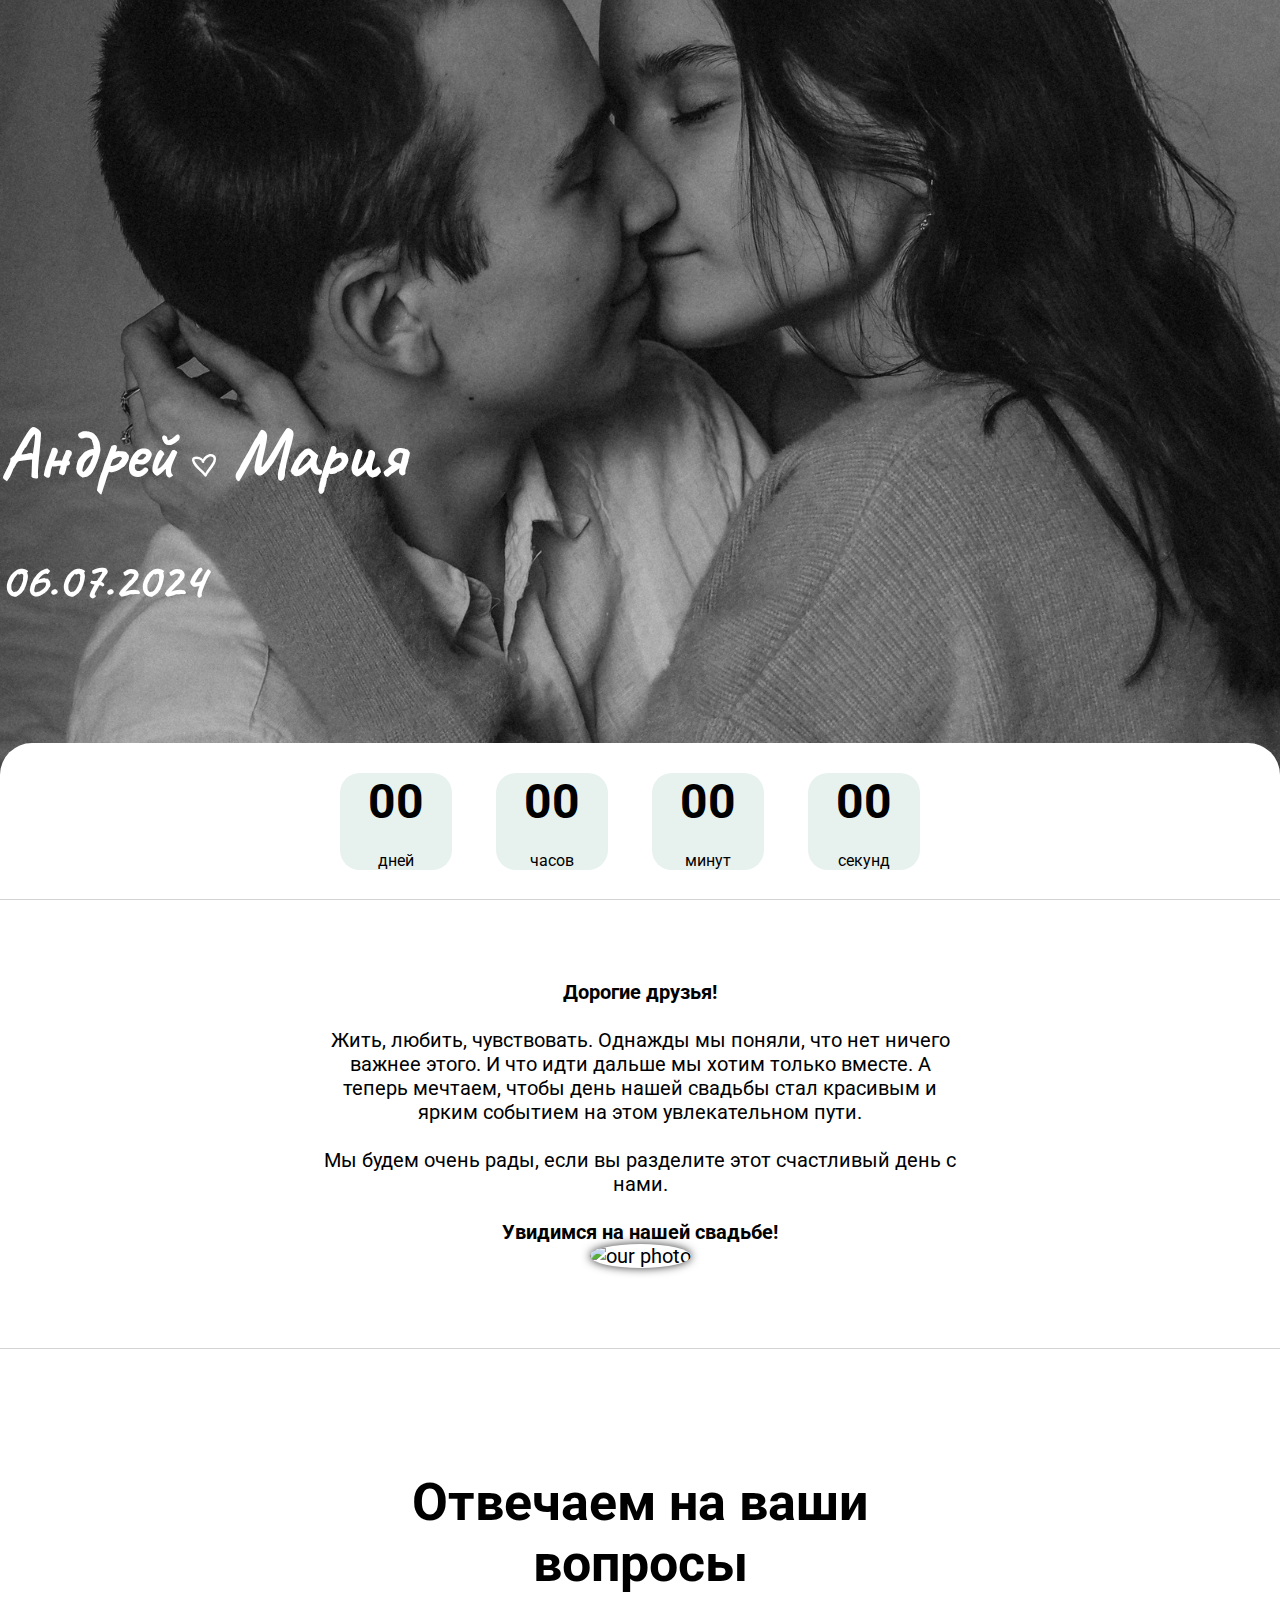
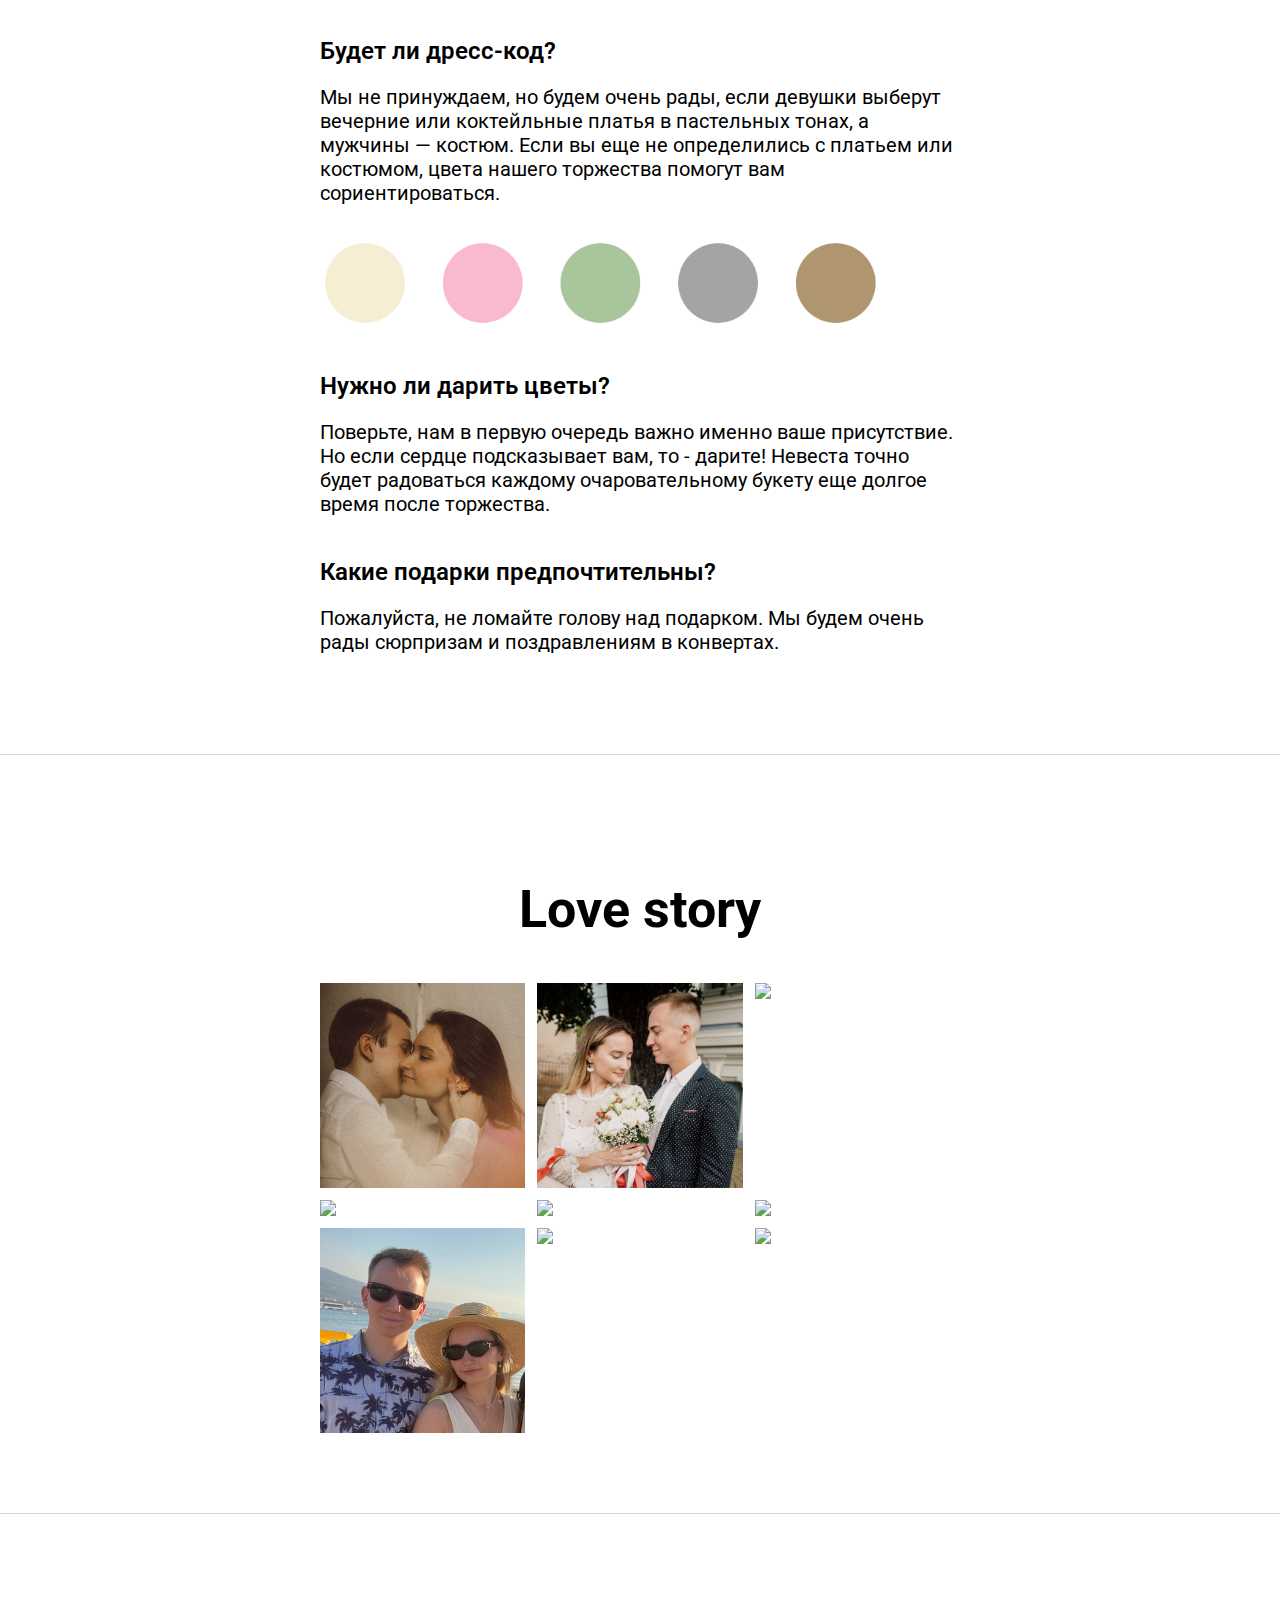
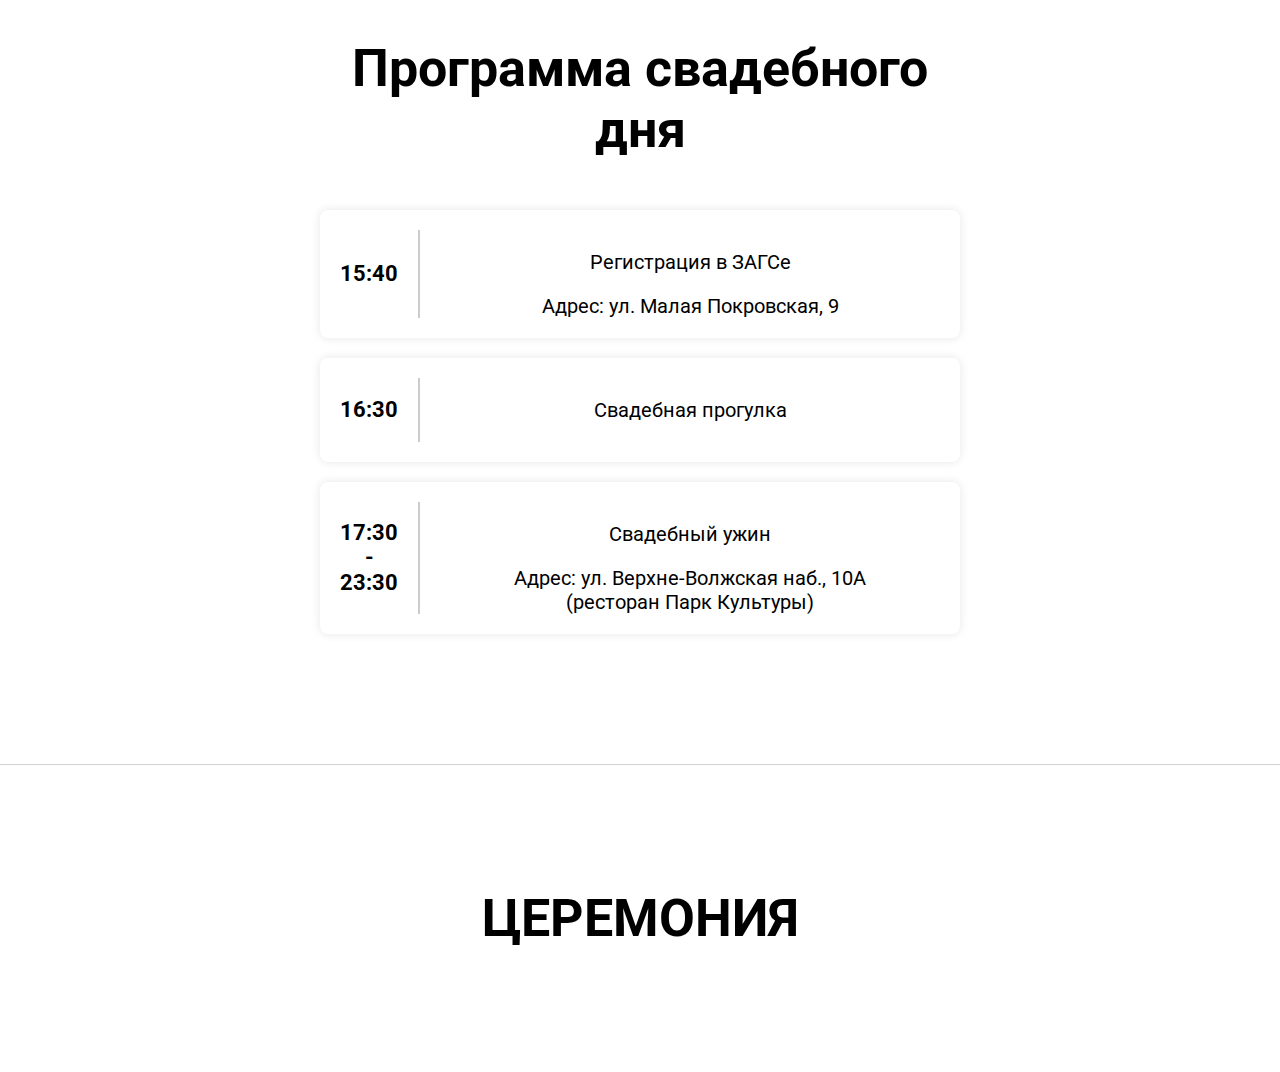
==== index.html @ e91680d1 "init" ====
<!DOCTYPE html>
<html lang="en">
<head>
  <meta charset="UTF-8">
  <meta name="viewport" content="width=device-width, initial-scale=1">
  <title>Title</title>
  <link href="https://cdn.jsdelivr.net/npm/bootstrap@5.1.3/dist/css/bootstrap.min.css" rel="stylesheet"
        integrity="sha384-1BmE4kWBq78iYhFldvKuhfTAU6auU8tT94WrHftjDbrCEXSU1oBoqyl2QvZ6jIW3" crossorigin="anonymous">
  <link rel="stylesheet" type="text/css" href="css/index.css" media="screen"/>
  <link rel="preconnect" href="https://fonts.googleapis.com">
  <link rel="preconnect" href="https://fonts.gstatic.com" crossorigin>
  <link href="https://fonts.googleapis.com/css2?family=Caveat:wght@500&family=Roboto:wght@100&display=swap"
        rel="stylesheet">
  <script src="index.js"></script>
</head>
<body>
<div>
  <div class="container__first">
    <div class="d-flex flex-column align-items-center names">
      <h1 class="mt-5">
        <span class="caveat-font">Андрей</span>
        <img src="assets/heart.svg" class="icon-heart bg-color_white" alt="heart"/>
        <span class="caveat-font">Мария</span>
      </h1>
      <h2>06.07.2024</h2>
    </div>
    <div class="container__first-countdown">
      <div class="timer">
        <div class="timer__items">
          <div class="timer__item timer__days">00</div>
          <div class="timer__item timer__hours">00</div>
          <div class="timer__item timer__minutes">00</div>
          <div class="timer__item timer__seconds">00</div>
        </div>
      </div>
    </div>
  </div>
  <div class="container__second">
      <span>
        <span class="fs-3"><b><span class="friends">Дорогие друзья!</span></b></span><br><br>
        Жить, любить, чувствовать. Однажды мы поняли, что нет ничего важнее этого. И что идти дальше мы хотим только
        вместе. А теперь мечтаем, чтобы день нашей свадьбы стал красивым и ярким событием на этом увлекательном пути.
        <br><br>
        Мы будем очень рады, если вы разделите этот счастливый день с нами. <br>
        <br>
        <b>Увидимся на нашей свадьбе!</b>
      </span>
    <div class="d-flex justify-content-around mt-5">
      <img class="avatar" src="assets/andrey+marie.png" alt="our photo"/>
    </div>
  </div>
  <div class="line"></div>
  <div class="container__second">
    <h2 class="mb-5">Отвечаем на ваши вопросы</h2>
    <ul>
      <li>
        <h3>Будет ли дресс-код?</h3>
        <p>Мы не принуждаем, но будем очень рады, если девушки выберут вечерние или коктейльные платья в пастельных
          тонах, а мужчины — костюм. Если вы еще не определились с платьем или костюмом, цвета нашего торжества помогут
          вам сориентироваться.</p>
        <img class="dress-code" src="assets/дресс-код.png">
      <li>
        <h3>Нужно ли дарить цветы?</h3>
        <p>Поверьте, нам в первую очередь важно именно ваше присутствие. Но если сердце подсказывает вам, то - дарите!
          Невеста точно будет радоваться каждому очаровательному букету еще долгое время после торжества.</p>
      </li>
      <li>
        <h3>Какие подарки предпочтительны?</h3>
        <p>Пожалуйста, не ломайте голову над подарком. Мы будем очень рады сюрпризам и поздравлениям в конвертах.</p>
      </li>
    </ul>
  </div>
</div>
<div class="line"></div>
<div class="container__second">
  <div>
    <h2 class="mb-4">Love story</h2>
    <div class="gallery">
      <img class="gallery_item" src="assets/IMG_2681.JPG" onclick="openFullscreen(this, 0)">
      <img class="gallery_item" src="assets/DSC_9926.jpg" onclick="openFullscreen(this, 1)">
      <img class="gallery_item" src="assets/IMG_0962.jpg" onclick="openFullscreen(this, 2)">
      <img class="gallery_item" src="assets/IMG_6547.jpg" onclick="openFullscreen(this, 3)">
      <img class="gallery_item" src="assets/IMG_2684.jpg" onclick="openFullscreen(this, 4)">
      <img class="gallery_item" src="assets/IMG_6543.jpg" onclick="openFullscreen(this, 5)">
      <img class="gallery_item" src="assets/gelen.jpg" onclick="openFullscreen(this, 6)">
      <img class="gallery_item" src="assets/IMG_7890.jpg" onclick="openFullscreen(this, 7)">
      <img class="gallery_item" src="assets/IMG_2682.jpg" onclick="openFullscreen(this, 8)">
    </div>
  </div>
</div>
<div class="line"></div>
<div class="container__second">
  <h2 class="mb-4">Программа свадебного дня</h2>
  <div class="timeline">
    <div class="event">
      <div class="time">15:40</div>
      <div class="content">
        <p class="fs-3 fw-bold mb-1">Регистрация в ЗАГСе</p>
        <span class="fs-6">Адрес: ул. Малая Покровская, 9</span>
      </div>
    </div>
    <div class="event">
      <div class="time">16:30</div>
      <div class="content">
        <p class="fs-3 fw-bold mb-0">Свадебная прогулка</p>
      </div>
    </div>
    <div class="event">
      <div class="time">17:30<br>-<br>23:30</div>
      <div class="content">
        <p class="fs-3 fw-bold mb-1">Свадебный ужин</p>
        <span class="fs-6">Адрес: ул. Верхне-Волжская наб., 10А<br> (ресторан Парк Культуры)</span>
      </div>
    </div>
  </div>
</div>
<div class="line"></div>
<div class="container__third">
  <h2 class="mb-4">ЦЕРЕМОНИЯ</h2>
  <div>
    <script type="text/javascript" charset="utf-8" async src="https://api-maps.yandex.ru/services/constructor/1.0/js/?um=constructor%3A61b03b187024cc3f757052e4e95b2f38f6fd155a8841e60425dee35543999204&amp;width=100%25&amp;height=500&amp;lang=ru_RU&amp;scroll=true"></script>
  </div>
</div>
</body>
</html>
---- css/index.css ----
body {
    margin: 0;
    padding: 0;
    height: 100%;
    width: 100%;
    font-family: 'Roboto', sans-serif;
    background-color: white;
    color: black;
}

h1 {
    font-size: 72px;
}

h2 {
    font-size: 52px;
}

h3 {
    font-size: 24px;
    margin-bottom: 16px;
    font-weight: 600;
}

ul {
    padding-left: 0;
}

ul li {
    list-style: none;
    text-align: left;
    margin-bottom: 0;
    padding: 0;
}

ul li:not(:last-child) {
    margin-bottom: 42px;
}

.container__first {
    height: calc(var(--vh, 1vh) * 100);
    background: url("../assets/IMG_2675.JPG") no-repeat center center;
    background-size: cover;
    background-clip: content-box;
    background-origin: content-box;
}

.container__first .container__first-countdown {
    position: absolute;
    bottom: 0;
    height: 156px;
    z-index: 20;
    display: flex;
    align-items: center;
    justify-content: center;
    width: 100%;
    background-color: #fff;
    border-top-left-radius: 32px;
    border-top-right-radius: 32px;
    border-bottom: 1px solid lightgray;
}

.names {
    font-family: 'Caveat', cursive;
    font-weight: bold;
    color: white;
    padding-top: 40vh;
}

.timer__items {
    display: grid;
    grid-template-columns: repeat(4,1fr);
    grid-template-rows: 1fr;
    grid-column-gap: 24px;
    width: 600px;
    grid-row-gap: 0;
    font-size: 48px;
}

.timer__item {
    background-color: #e7f2ef;
    border-radius: 20px;
    position: relative;
    min-width: 60px;
    max-width: 112px;
    padding: 0 0 40px 0;
    text-align: center;
    font-weight: bold;
}

.timer__item::before {
    font-weight: normal;
    content: attr(data-title);
    display: block;
    position: absolute;
    left: 50%;
    bottom: 0;
    transform: translateX(-50%);
    font-size: 16px;
}

.timer__item:not(:last-child)::after {
    position: absolute;
    right: -15px;
}

.line {
    border-bottom: 1px solid lightgray;
}

.container__second {
    font-size: 20px;
    text-align: center;
    padding: 80px 20px;
    max-width: 640px;
    margin: 0 auto;
}

.container__third{
    font-size: 20px;
    text-align: center;
    padding: 80px 0px;
    margin: 0 auto;
}

.friends {

}

.avatar {
    width: 400px;
    height: 400px;
    border-radius: 50%;
    box-shadow: rgba(0,0,0,0.8) 0 0 10px;
}

.dress-code {
    width: 560px;
    margin-top: 16px;
}

.gallery {
    display: grid;
    gap: 12px;
    grid-template-columns: repeat(3, 1fr);
}

.gallery_item {
    width: 100%;
    max-width: 300px;
    height: auto;
}

.fullscreen {
    display: flex;
    align-items: center;
    justify-content: center;
    position: fixed;
    top: 0;
    left: 0;
    width: 100%;
    height: 100%;
    background-color: rgba(0, 0, 0, 0.9);
    z-index: 1000;
}

.fullscreen img {
    max-width: 100%;
    max-height: 100%;
    object-fit: contain;
}

.close-btn {
    position: absolute;
    top: 25px;
    right: 25px;
    cursor: pointer;
    color: #fff;
    font-size: 36px;
    width: 50px;
    height: 50px;
    text-align: center;
}

.prev-btn,
.next-btn {
    position: absolute;
    top: 50%;
    font-size: 36px;
    color: #fff;
    cursor: pointer;
    user-select: none;
    text-align: center;
    width: 50px;
    height: 50px;
}

.prev-btn {
    left: 25px;
}

.next-btn {
    right: 25px;
}

.timeline {
    max-width: 800px;
    margin: 50px auto;
}

.event {
    display: flex;
    align-items: normal;
    height: 100%;
    margin-bottom: 20px;
    padding: 20px;
    background-color: #fff;
    border-radius: 8px;
    box-shadow: 0 0 10px rgba(0, 0, 0, 0.1);
}

.time {
    display: flex;
    align-items: center;
    font-size: 22px;
    font-weight: bold;
    text-align: center;
    border-right: 2px solid #ccc;
    padding-right: 20px;
    margin-right: 20px;
}

.content {
    flex: 1;
}

@media screen and (max-width: 555px) {
    h1 {
        font-size: 15vw;
    }

    h2 {
        font-size: 10vw;
    }

    ul li:not(:last-child) {
        margin-bottom: 32px;
    }

    .h3 {
        font-size: 20px;
        margin-bottom: 12px;
    }

    .container__first .container__first-countdown {
        height: 26vw;
        justify-content: start;
    }

    .timer__items {
        width: 100vw;
        grid-column-gap: 20px;
        padding: 0 20px;
    }

    .timer__item {
        font-size: 36px;
        font-weight: bold;
        height: 75px;
        max-width: calc(100vw / 4);
        max-height: 132px;
    }

    .timer__item::before {
        font-weight: normal;
        font-size: 16px;
    }

    .avatar {
        width: 66vw;
        height: 66vw;
    }

    .dress-code {
        width: 90vw;
    }

    .gallery {
        gap: 7px;
    }
}
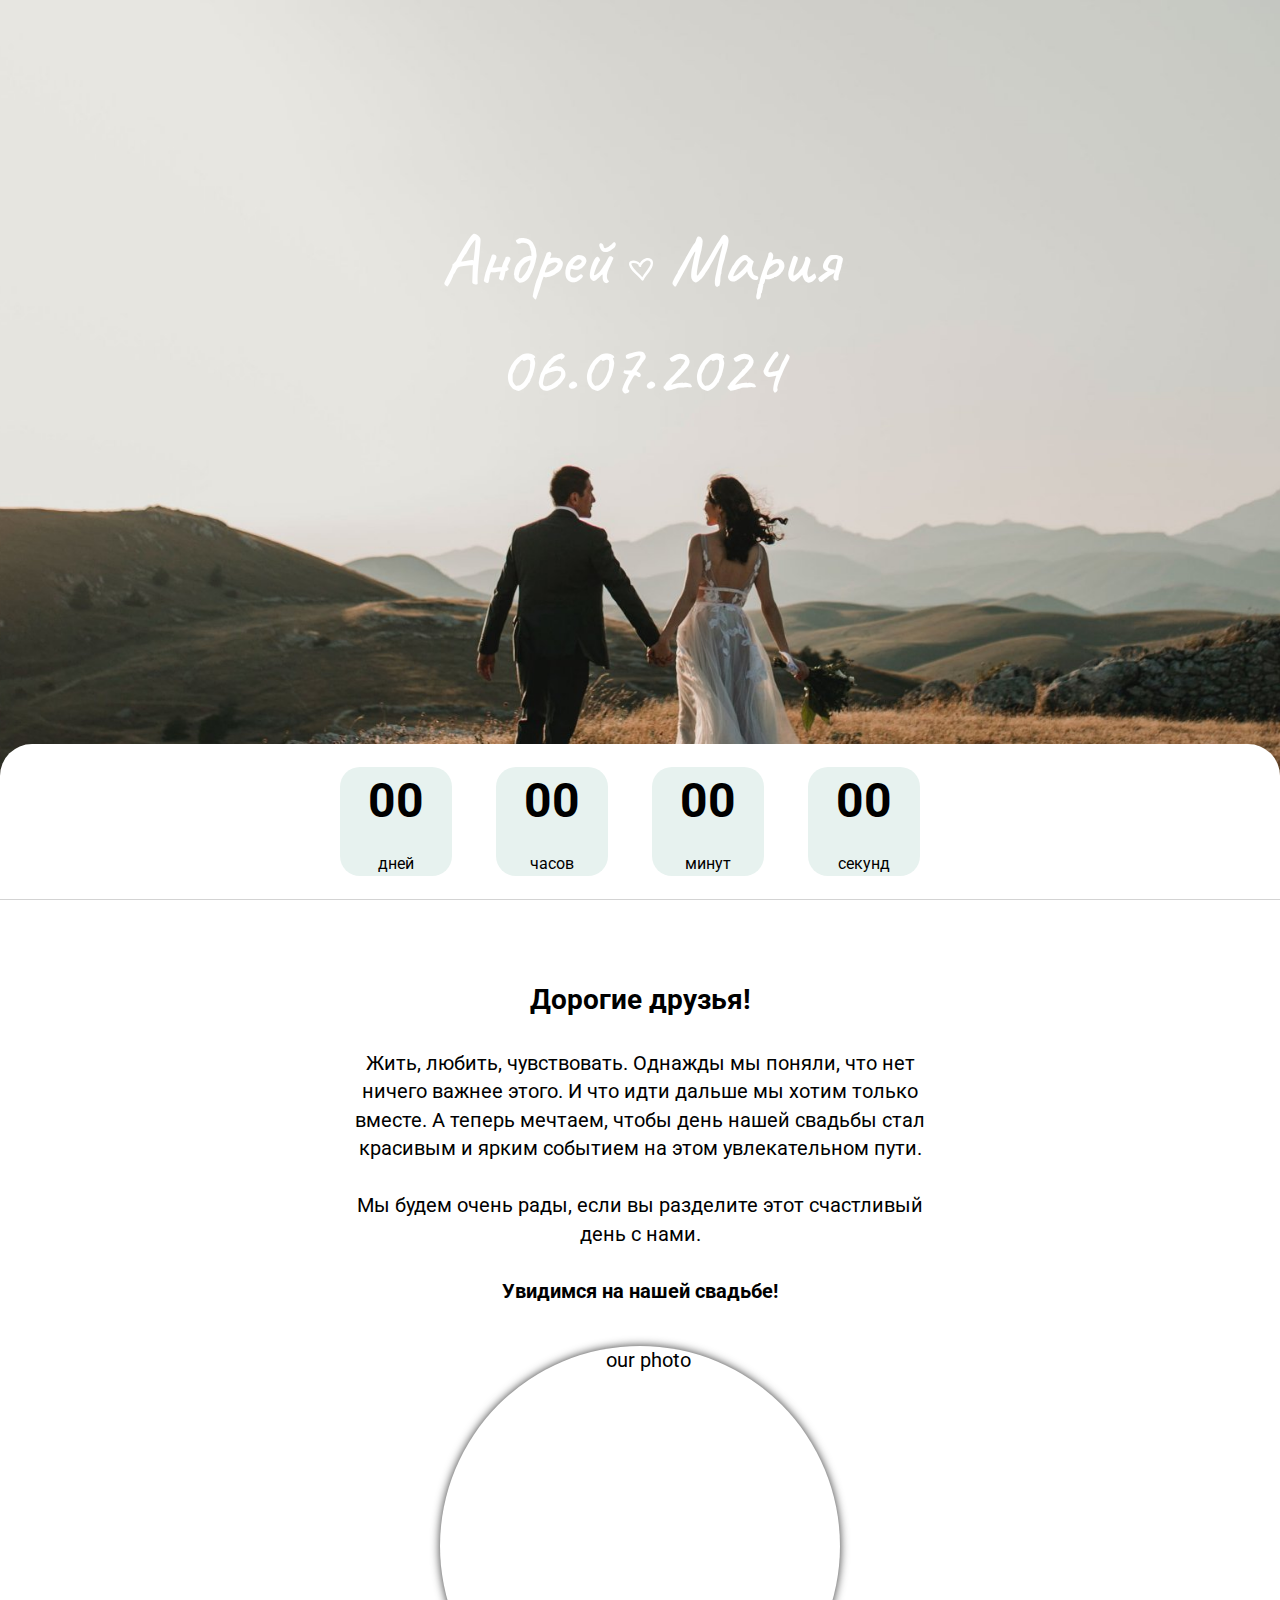
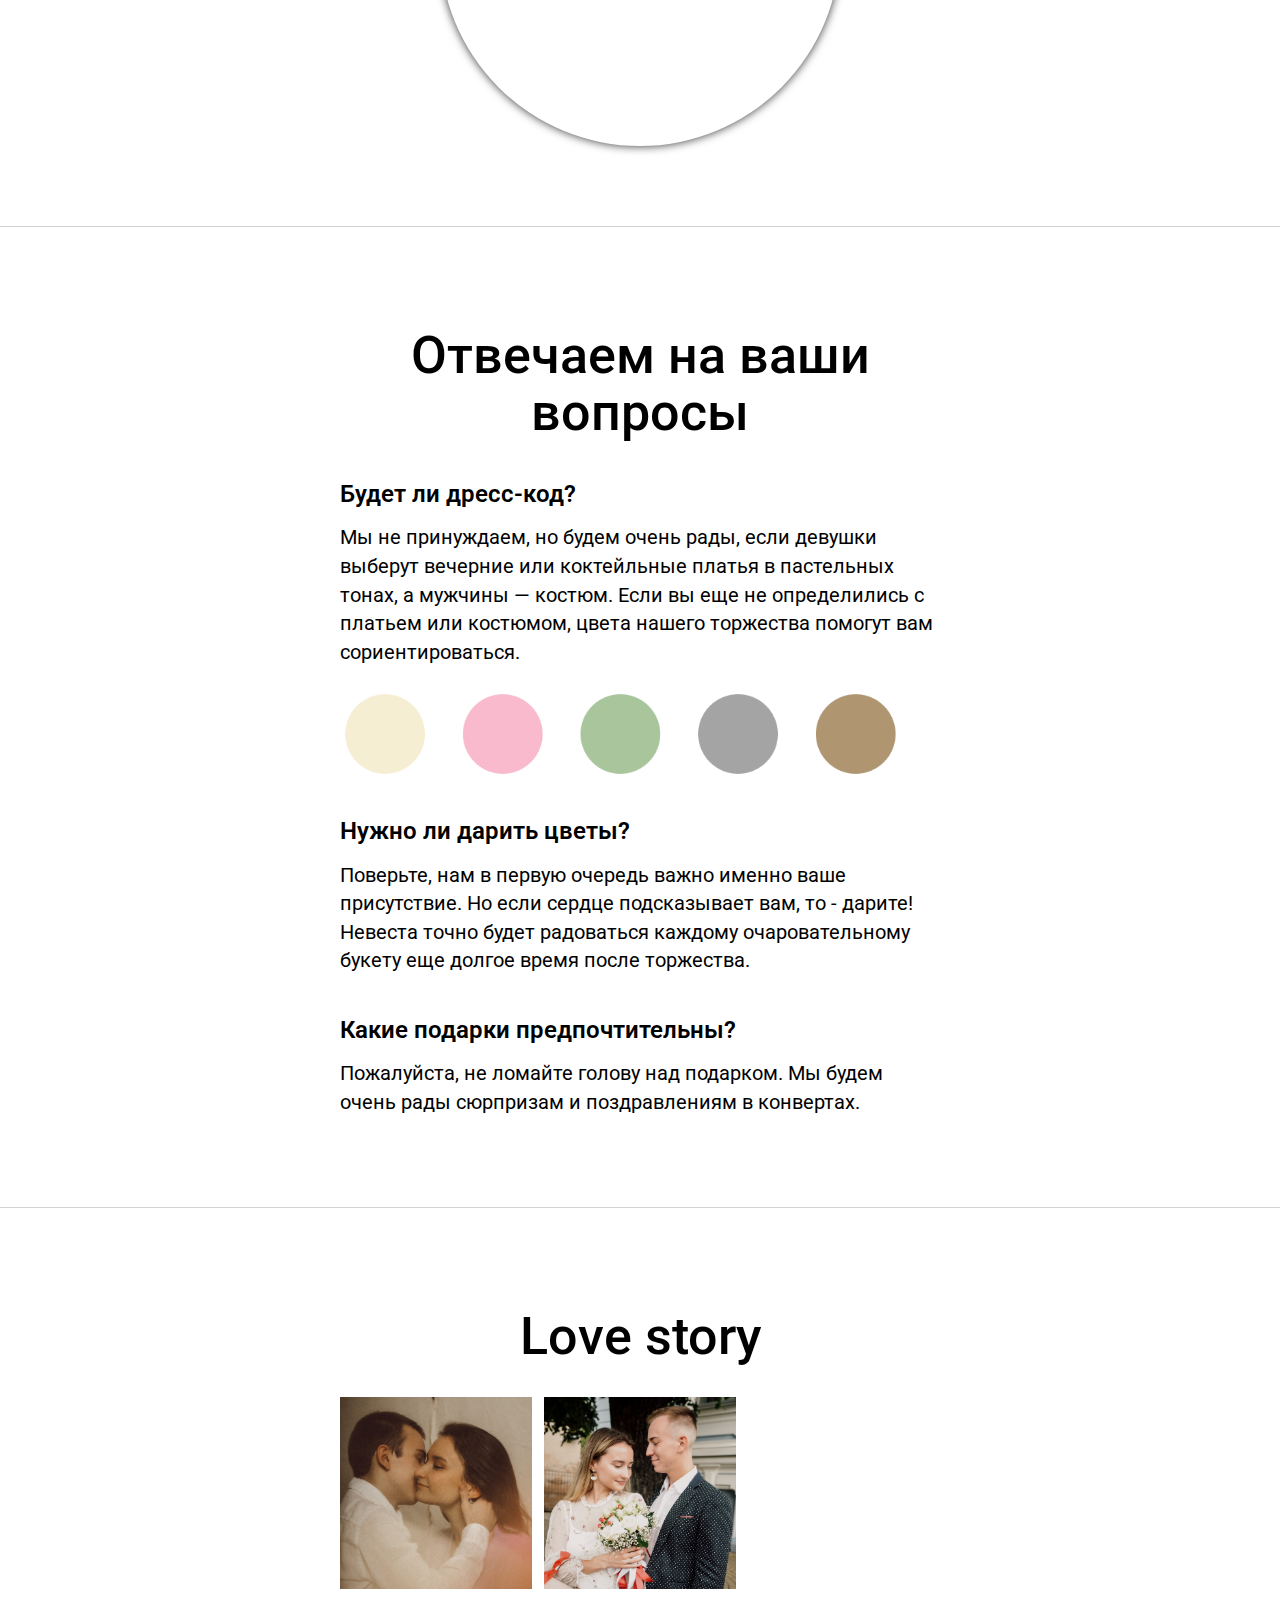
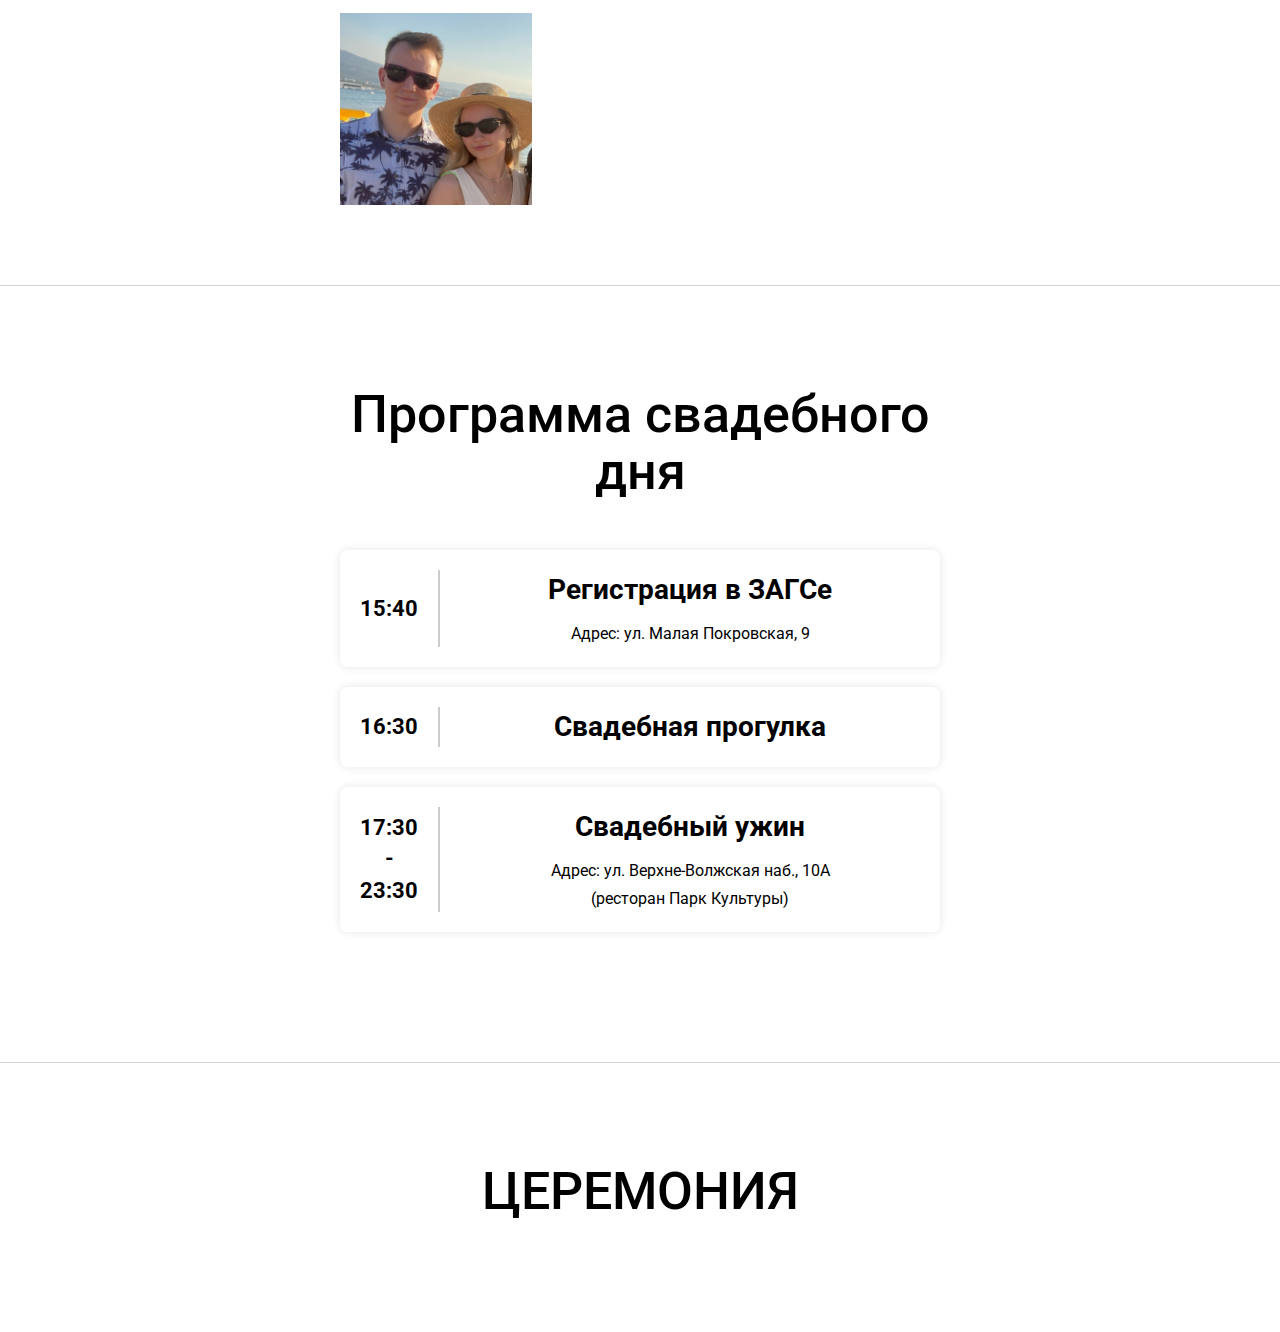
==== commit 46783f9b: "carousel" ====
--- a/index.html
+++ b/index.html
@@ -4,13 +4,17 @@
   <meta charset="UTF-8">
   <meta name="viewport" content="width=device-width, initial-scale=1">
   <title>Title</title>
-  <link href="https://cdn.jsdelivr.net/npm/bootstrap@5.1.3/dist/css/bootstrap.min.css" rel="stylesheet"
-        integrity="sha384-1BmE4kWBq78iYhFldvKuhfTAU6auU8tT94WrHftjDbrCEXSU1oBoqyl2QvZ6jIW3" crossorigin="anonymous">
+  <link href="https://maxcdn.bootstrapcdn.com/bootstrap/3.3.7/css/bootstrap.min.css" rel="stylesheet" type="text/css">
   <link rel="stylesheet" type="text/css" href="css/index.css" media="screen"/>
   <link rel="preconnect" href="https://fonts.googleapis.com">
   <link rel="preconnect" href="https://fonts.gstatic.com" crossorigin>
   <link href="https://fonts.googleapis.com/css2?family=Caveat:wght@500&family=Roboto:wght@100&display=swap"
         rel="stylesheet">
+  <script src="https://cdn.jsdelivr.net/npm/@fancyapps/ui@5.0/dist/fancybox/fancybox.umd.js"></script>
+  <link
+    rel="stylesheet"
+    href="https://cdn.jsdelivr.net/npm/@fancyapps/ui@5.0/dist/fancybox/fancybox.css"
+  />
   <script src="index.js"></script>
 </head>
 <body>
@@ -22,7 +26,7 @@
         <img src="assets/heart.svg" class="icon-heart bg-color_white" alt="heart"/>
         <span class="caveat-font">Мария</span>
       </h1>
-      <h2>06.07.2024</h2>
+      <h1>06.07.2024</h2>
     </div>
     <div class="container__first-countdown">
       <div class="timer">
@@ -37,7 +41,7 @@
   </div>
   <div class="container__second">
       <span>
-        <span class="fs-3"><b><span class="friends">Дорогие друзья!</span></b></span><br><br>
+        <span class="fs-28"><b><span class="friends">Дорогие друзья!</span></b></span><br><br>
         Жить, любить, чувствовать. Однажды мы поняли, что нет ничего важнее этого. И что идти дальше мы хотим только
         вместе. А теперь мечтаем, чтобы день нашей свадьбы стал красивым и ярким событием на этом увлекательном пути.
         <br><br>
@@ -76,18 +80,55 @@
   <div>
     <h2 class="mb-4">Love story</h2>
     <div class="gallery">
-      <img class="gallery_item" src="assets/IMG_2681.JPG" onclick="openFullscreen(this, 0)">
-      <img class="gallery_item" src="assets/DSC_9926.jpg" onclick="openFullscreen(this, 1)">
-      <img class="gallery_item" src="assets/IMG_0962.jpg" onclick="openFullscreen(this, 2)">
-      <img class="gallery_item" src="assets/IMG_6547.jpg" onclick="openFullscreen(this, 3)">
-      <img class="gallery_item" src="assets/IMG_2684.jpg" onclick="openFullscreen(this, 4)">
-      <img class="gallery_item" src="assets/IMG_6543.jpg" onclick="openFullscreen(this, 5)">
-      <img class="gallery_item" src="assets/gelen.jpg" onclick="openFullscreen(this, 6)">
-      <img class="gallery_item" src="assets/IMG_7890.jpg" onclick="openFullscreen(this, 7)">
-      <img class="gallery_item" src="assets/IMG_2682.jpg" onclick="openFullscreen(this, 8)">
+      <div>
+        <a data-fancybox="gallery" href="assets/IMG_2681.JPG">
+            <img class="img-responsive" src="assets/IMG_2681.JPG" alt="">
+        </a>
+      </div>
+      <div>
+        <a data-fancybox="gallery" href="assets/DSC_9926.jpg">
+            <img class="img-responsive" src="assets/DSC_9926.jpg" alt="">
+        </a>
+      </div>
+      <div>
+        <a data-fancybox="gallery" href="assets/IMG_0962.jpg">
+            <img class="img-responsive" src="assets/IMG_0962.jpg" alt="">
+        </a>
+      </div>
+      <div>
+        <a data-fancybox="gallery" href="assets/IMG_6547.jpg">
+            <img class="img-responsive" src="assets/IMG_6547.jpg" alt="">
+        </a>
+      </div>
+      <div>
+        <a data-fancybox="gallery" href="assets/IMG_2684.jpg">
+            <img class="img-responsive" src="assets/IMG_2684.jpg" alt="">
+        </a>
+      </div>
+      <div>
+        <a data-fancybox="gallery" href="assets/IMG_6543.jpg">
+            <img class="img-responsive" src="assets/IMG_6543.jpg" alt="">
+        </a>
+      </div>
+      <div>
+        <a data-fancybox="gallery" href="assets/gelen.jpg">
+            <img class="img-responsive" src="assets/gelen.jpg" alt="">
+        </a>
+      </div>
+      <div>
+        <a data-fancybox="gallery" href="assets/IMG_7890.jpg">
+            <img class="img-responsive" src="assets/IMG_7890.jpg" alt="">
+        </a>
+      </div>
+      <div>
+        <a data-fancybox="gallery" href="assets/IMG_2682.jpg">
+            <img class="img-responsive" src="assets/IMG_2682.jpg" alt="">
+        </a>
+      </div>
     </div>
   </div>
 </div>
+
 <div class="line"></div>
 <div class="container__second">
   <h2 class="mb-4">Программа свадебного дня</h2>
@@ -95,21 +136,21 @@
     <div class="event">
       <div class="time">15:40</div>
       <div class="content">
-        <p class="fs-3 fw-bold mb-1">Регистрация в ЗАГСе</p>
-        <span class="fs-6">Адрес: ул. Малая Покровская, 9</span>
+        <p class="fs-28 fw-bold mb-1">Регистрация в ЗАГСе</p>
+        <span class="fs-16">Адрес: ул. Малая Покровская, 9</span>
       </div>
     </div>
     <div class="event">
       <div class="time">16:30</div>
       <div class="content">
-        <p class="fs-3 fw-bold mb-0">Свадебная прогулка</p>
+        <p class="fs-28 fw-bold mb-0">Свадебная прогулка</p>
       </div>
     </div>
     <div class="event">
       <div class="time">17:30<br>-<br>23:30</div>
       <div class="content">
-        <p class="fs-3 fw-bold mb-1">Свадебный ужин</p>
-        <span class="fs-6">Адрес: ул. Верхне-Волжская наб., 10А<br> (ресторан Парк Культуры)</span>
+        <p class="fs-28 fw-bold mb-1">Свадебный ужин</p>
+        <span class="fs-16">Адрес: ул. Верхне-Волжская наб., 10А<br> (ресторан Парк Культуры)</span>
       </div>
     </div>
   </div>
--- a/css/index.css
+++ b/css/index.css
@@ -37,9 +37,85 @@
     margin-bottom: 42px;
 }
 
+.d-flex {
+  display: flex;
+}
+
+.align-items-center {
+  align-items: center;
+}
+
+.flex-column {
+  flex-direction: column;
+}
+
+.mt-0 {
+  margin-top: 0px;
+}
+
+.mt-1 {
+  margin-top: 8px;
+}
+
+.mt-2 {
+  margin-top: 16px;
+}
+
+.mt-3 {
+  margin-top: 24px;
+}
+
+.mt-4 {
+  margin-top: 32px;
+}
+
+.mt-5 {
+  margin-top: 40px;
+}
+
+.mb-0 {
+  margin-bottom: 0px;
+}
+
+.mb-1 {
+  margin-bottom: 8px;
+}
+
+.mb-2 {
+  margin-bottom: 16px;
+}
+
+.mb-3 {
+  margin-bottom: 24px;
+}
+
+.mb-4 {
+  margin-bottom: 32px;
+}
+
+.mb-5 {
+  margin-bottom: 40px;
+}
+
+.justify-content-around {
+  justify-content: space-around;
+}
+
+.fw-bold {
+  font-weight: bold;
+}
+
+.fs-16 {
+  font-size: 16px;
+}
+
+.fs-28 {
+  font-size: 28px;
+}
+
 .container__first {
     height: calc(var(--vh, 1vh) * 100);
-    background: url("../assets/IMG_2675.JPG") no-repeat center center;
+    background: url("../assets/bg-first.jpg") no-repeat center center;
     background-size: cover;
     background-clip: content-box;
     background-origin: content-box;
@@ -64,7 +140,7 @@
     font-family: 'Caveat', cursive;
     font-weight: bold;
     color: white;
-    padding-top: 40vh;
+    padding-top: 20vh;
 }
 
 .timer__items {
@@ -137,6 +213,11 @@
 .dress-code {
     width: 560px;
     margin-top: 16px;
+}
+
+.carousel{
+  max-width:480px;
+  margin:auto;
 }
 
 .gallery {
@@ -288,4 +369,9 @@
     .gallery {
         gap: 7px;
     }
+
+    .carousel{
+      max-width:100%;
+      margin:auto;
+    }
 }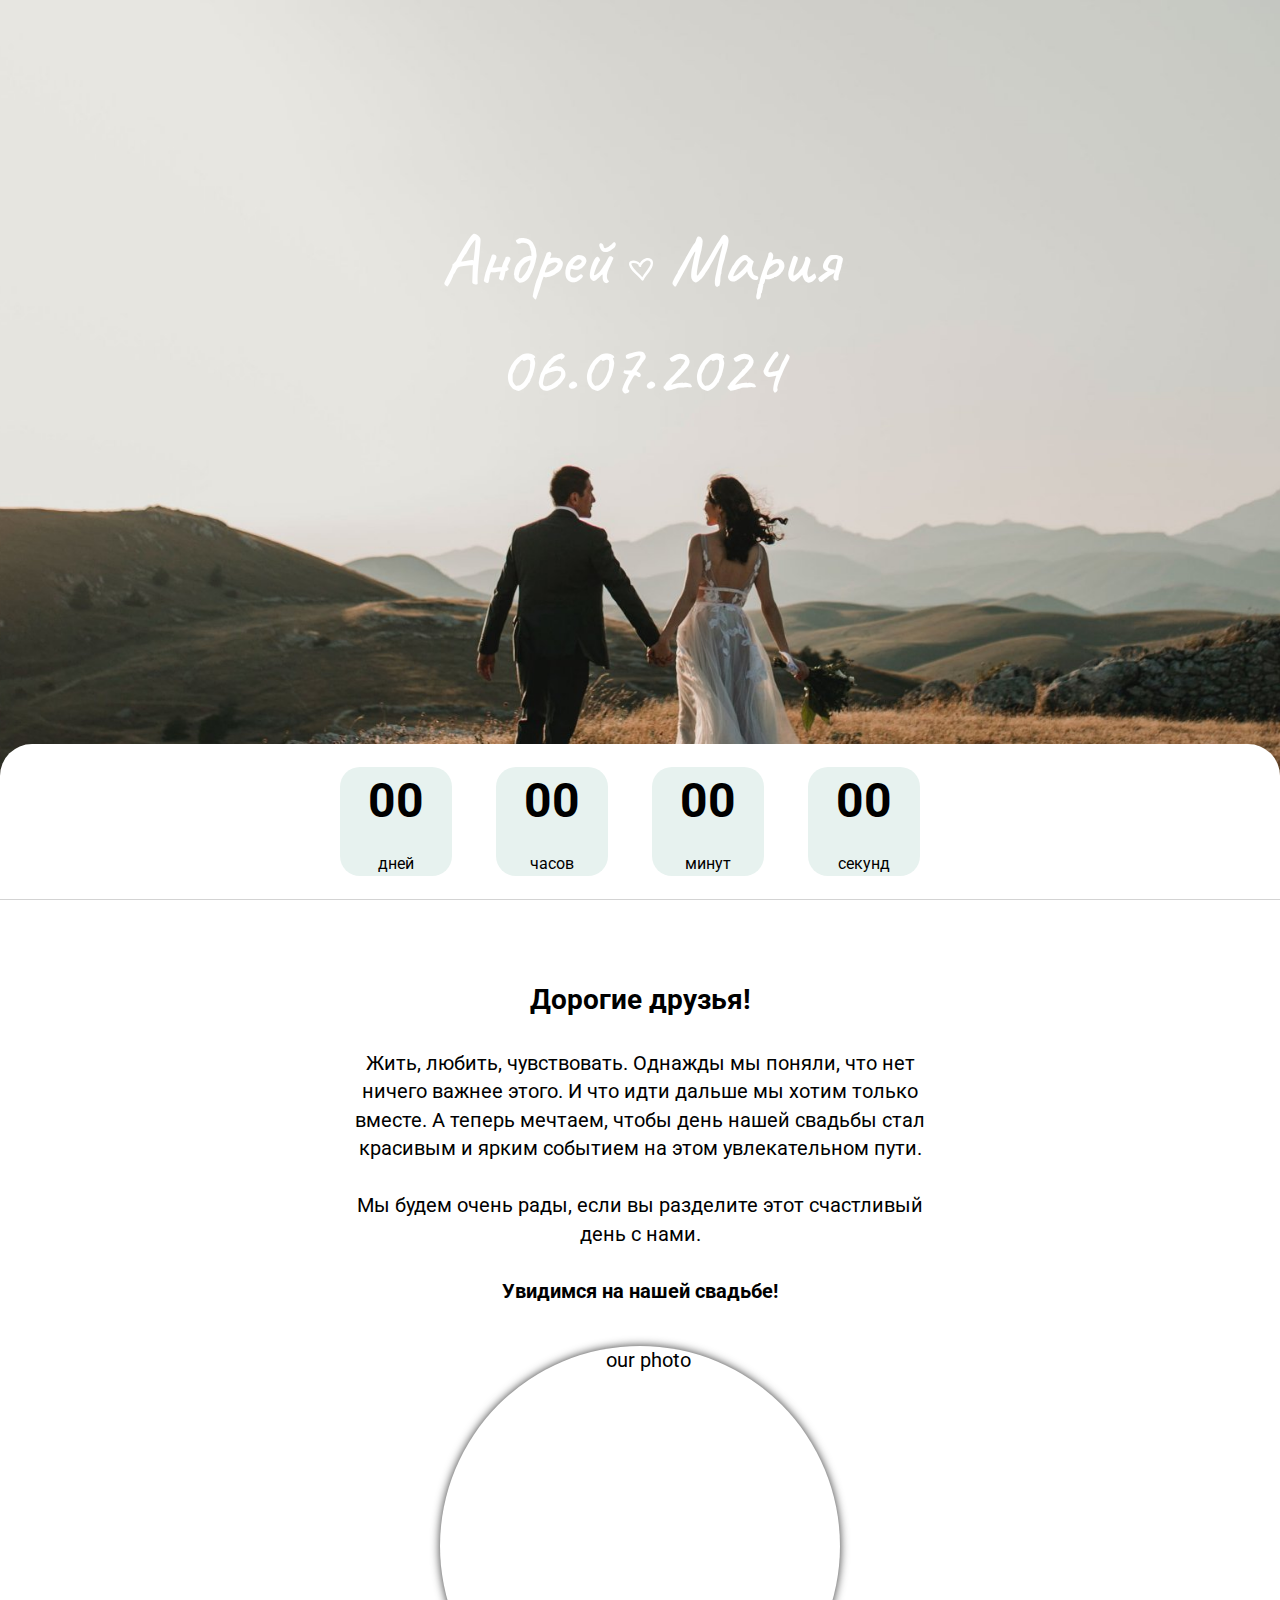
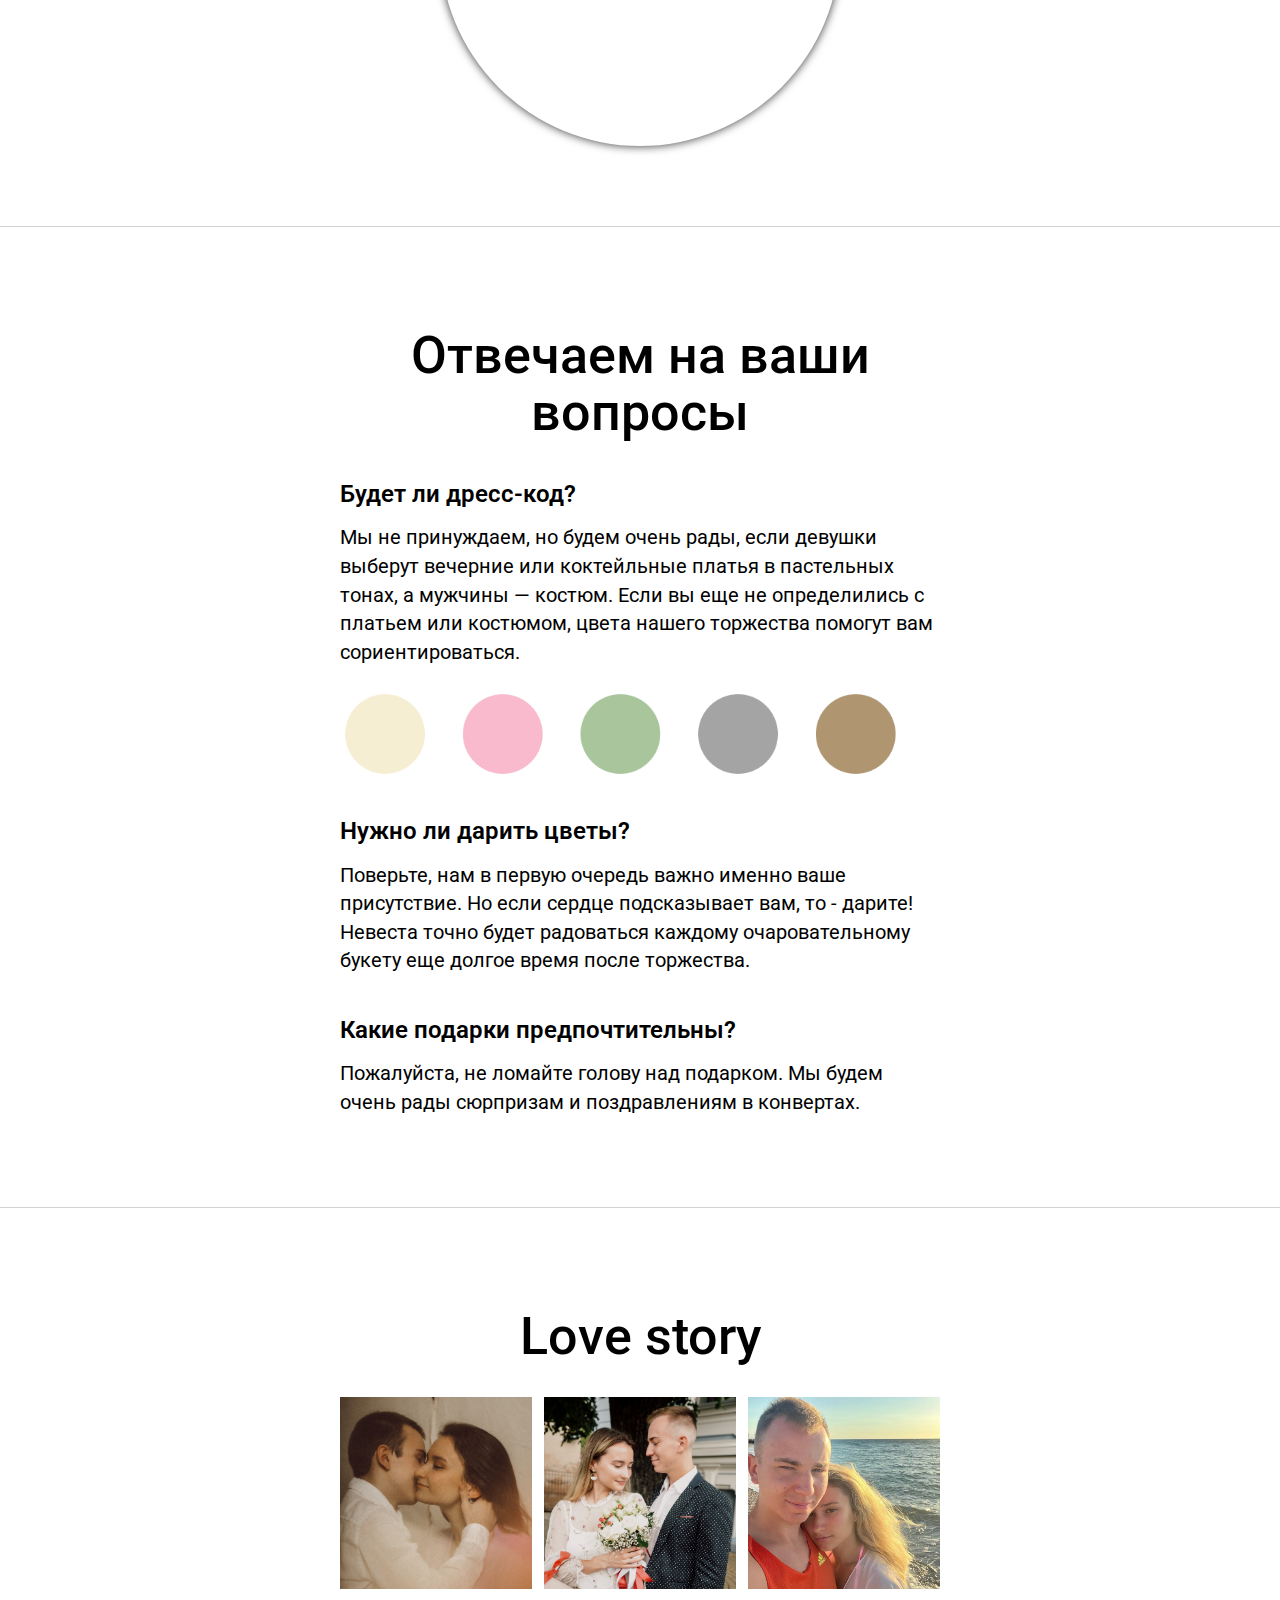
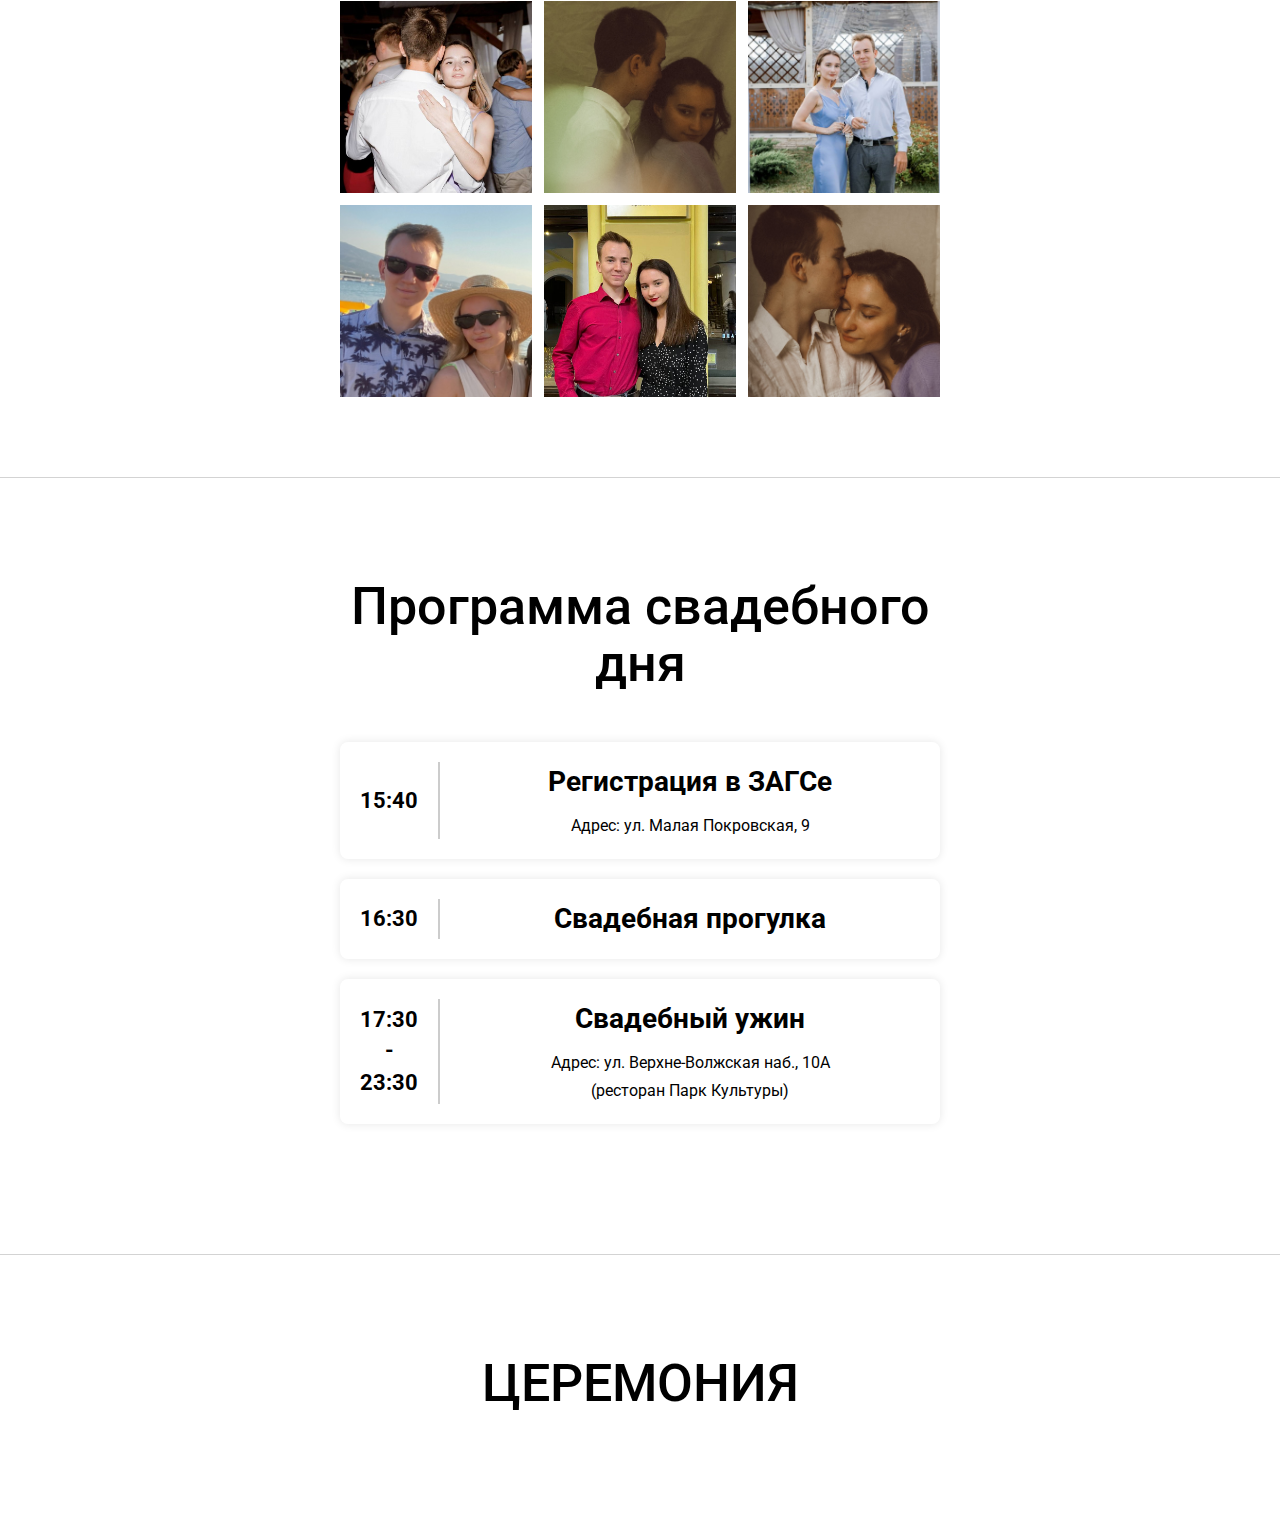
==== commit 2ebf17a9: "fix images" ====
--- a/index.html
+++ b/index.html
@@ -26,7 +26,7 @@
         <img src="assets/heart.svg" class="icon-heart bg-color_white" alt="heart"/>
         <span class="caveat-font">Мария</span>
       </h1>
-      <h1>06.07.2024</h2>
+      <h1>06.07.2024</h1>
     </div>
     <div class="container__first-countdown">
       <div class="timer">
@@ -82,47 +82,47 @@
     <div class="gallery">
       <div>
         <a data-fancybox="gallery" href="assets/IMG_2681.JPG">
-            <img class="img-responsive" src="assets/IMG_2681.JPG" alt="">
+            <img class="img-responsive gallery_item" src="assets/IMG_2681.JPG" alt="">
         </a>
       </div>
       <div>
         <a data-fancybox="gallery" href="assets/DSC_9926.jpg">
-            <img class="img-responsive" src="assets/DSC_9926.jpg" alt="">
+            <img class="img-responsive gallery_item" src="assets/DSC_9926.jpg" alt="">
         </a>
       </div>
       <div>
-        <a data-fancybox="gallery" href="assets/IMG_0962.jpg">
-            <img class="img-responsive" src="assets/IMG_0962.jpg" alt="">
+        <a data-fancybox="gallery" href="assets/IMG_0962.JPG">
+            <img class="img-responsive gallery_item" src="assets/IMG_0962.JPG" alt="">
         </a>
       </div>
       <div>
-        <a data-fancybox="gallery" href="assets/IMG_6547.jpg">
-            <img class="img-responsive" src="assets/IMG_6547.jpg" alt="">
+        <a data-fancybox="gallery" href="assets/IMG_6547.JPG">
+            <img class="img-responsive gallery_item" src="assets/IMG_6547.JPG" alt="">
         </a>
       </div>
       <div>
-        <a data-fancybox="gallery" href="assets/IMG_2684.jpg">
-            <img class="img-responsive" src="assets/IMG_2684.jpg" alt="">
+        <a data-fancybox="gallery" href="assets/IMG_2684.JPG">
+            <img class="img-responsive gallery_item" src="assets/IMG_2684.JPG" alt="">
         </a>
       </div>
       <div>
-        <a data-fancybox="gallery" href="assets/IMG_6543.jpg">
-            <img class="img-responsive" src="assets/IMG_6543.jpg" alt="">
+        <a data-fancybox="gallery" href="assets/IMG_6543.JPG">
+            <img class="img-responsive gallery_item" src="assets/IMG_6543.JPG" alt="">
         </a>
       </div>
       <div>
         <a data-fancybox="gallery" href="assets/gelen.jpg">
-            <img class="img-responsive" src="assets/gelen.jpg" alt="">
+            <img class="img-responsive gallery_item" src="assets/gelen.jpg" alt="">
         </a>
       </div>
       <div>
-        <a data-fancybox="gallery" href="assets/IMG_7890.jpg">
-            <img class="img-responsive" src="assets/IMG_7890.jpg" alt="">
+        <a data-fancybox="gallery" href="assets/IMG_7890.JPG">
+            <img class="img-responsive gallery_item" src="assets/IMG_7890.JPG" alt="">
         </a>
       </div>
       <div>
-        <a data-fancybox="gallery" href="assets/IMG_2682.jpg">
-            <img class="img-responsive" src="assets/IMG_2682.jpg" alt="">
+        <a data-fancybox="gallery" href="assets/IMG_2682.JPG">
+            <img class="img-responsive gallery_item" src="assets/IMG_2682.JPG" alt="">
         </a>
       </div>
     </div>
@@ -159,7 +159,7 @@
 <div class="container__third">
   <h2 class="mb-4">ЦЕРЕМОНИЯ</h2>
   <div>
-    <script type="text/javascript" charset="utf-8" async src="https://api-maps.yandex.ru/services/constructor/1.0/js/?um=constructor%3A61b03b187024cc3f757052e4e95b2f38f6fd155a8841e60425dee35543999204&amp;width=100%25&amp;height=500&amp;lang=ru_RU&amp;scroll=true"></script>
+    <script type="text/javascript" charset="utf-8" async src="https://api-maps.yandex.ru/services/constructor/1.0/js/?um=constructor%3A61b03b187024cc3f757052e4e95b2f38f6fd155a8841e60425dee35543999204&amp;width=100%25&amp;height=720&amp;lang=ru_RU&amp;scroll=true"></script>
   </div>
 </div>
 </body>
--- a/css/index.css
+++ b/css/index.css
@@ -230,58 +230,13 @@
     width: 100%;
     max-width: 300px;
     height: auto;
-}
-
-.fullscreen {
-    display: flex;
-    align-items: center;
-    justify-content: center;
-    position: fixed;
-    top: 0;
-    left: 0;
-    width: 100%;
-    height: 100%;
-    background-color: rgba(0, 0, 0, 0.9);
-    z-index: 1000;
-}
-
-.fullscreen img {
-    max-width: 100%;
-    max-height: 100%;
-    object-fit: contain;
-}
-
-.close-btn {
-    position: absolute;
-    top: 25px;
-    right: 25px;
-    cursor: pointer;
-    color: #fff;
-    font-size: 36px;
-    width: 50px;
-    height: 50px;
-    text-align: center;
-}
-
-.prev-btn,
-.next-btn {
-    position: absolute;
-    top: 50%;
-    font-size: 36px;
-    color: #fff;
-    cursor: pointer;
-    user-select: none;
-    text-align: center;
-    width: 50px;
-    height: 50px;
-}
-
-.prev-btn {
-    left: 25px;
-}
-
-.next-btn {
-    right: 25px;
+    transition: .5s;
+}
+
+.gallery_item:hover {
+    transition: .5s;
+    filter: grayscale(100%);
+    -webkit-filter: grayscale(100%);
 }
 
 .timeline {
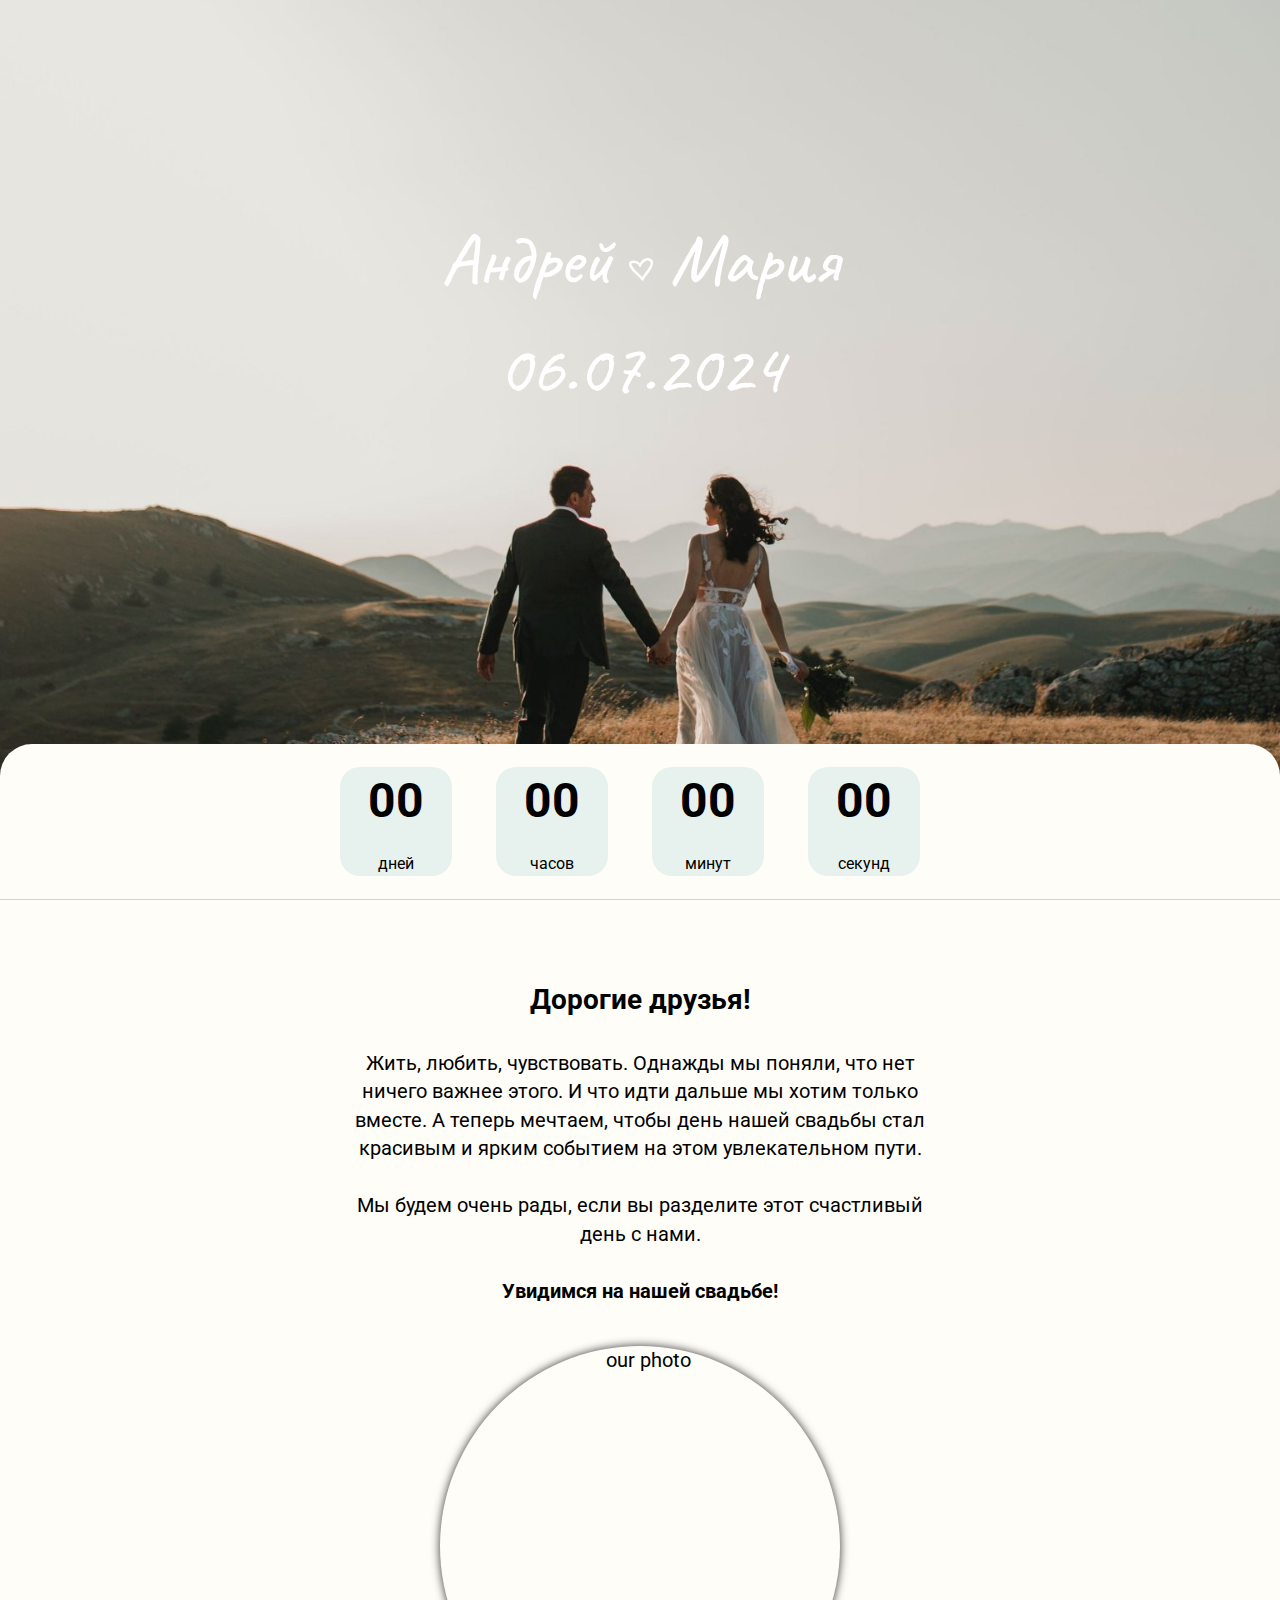
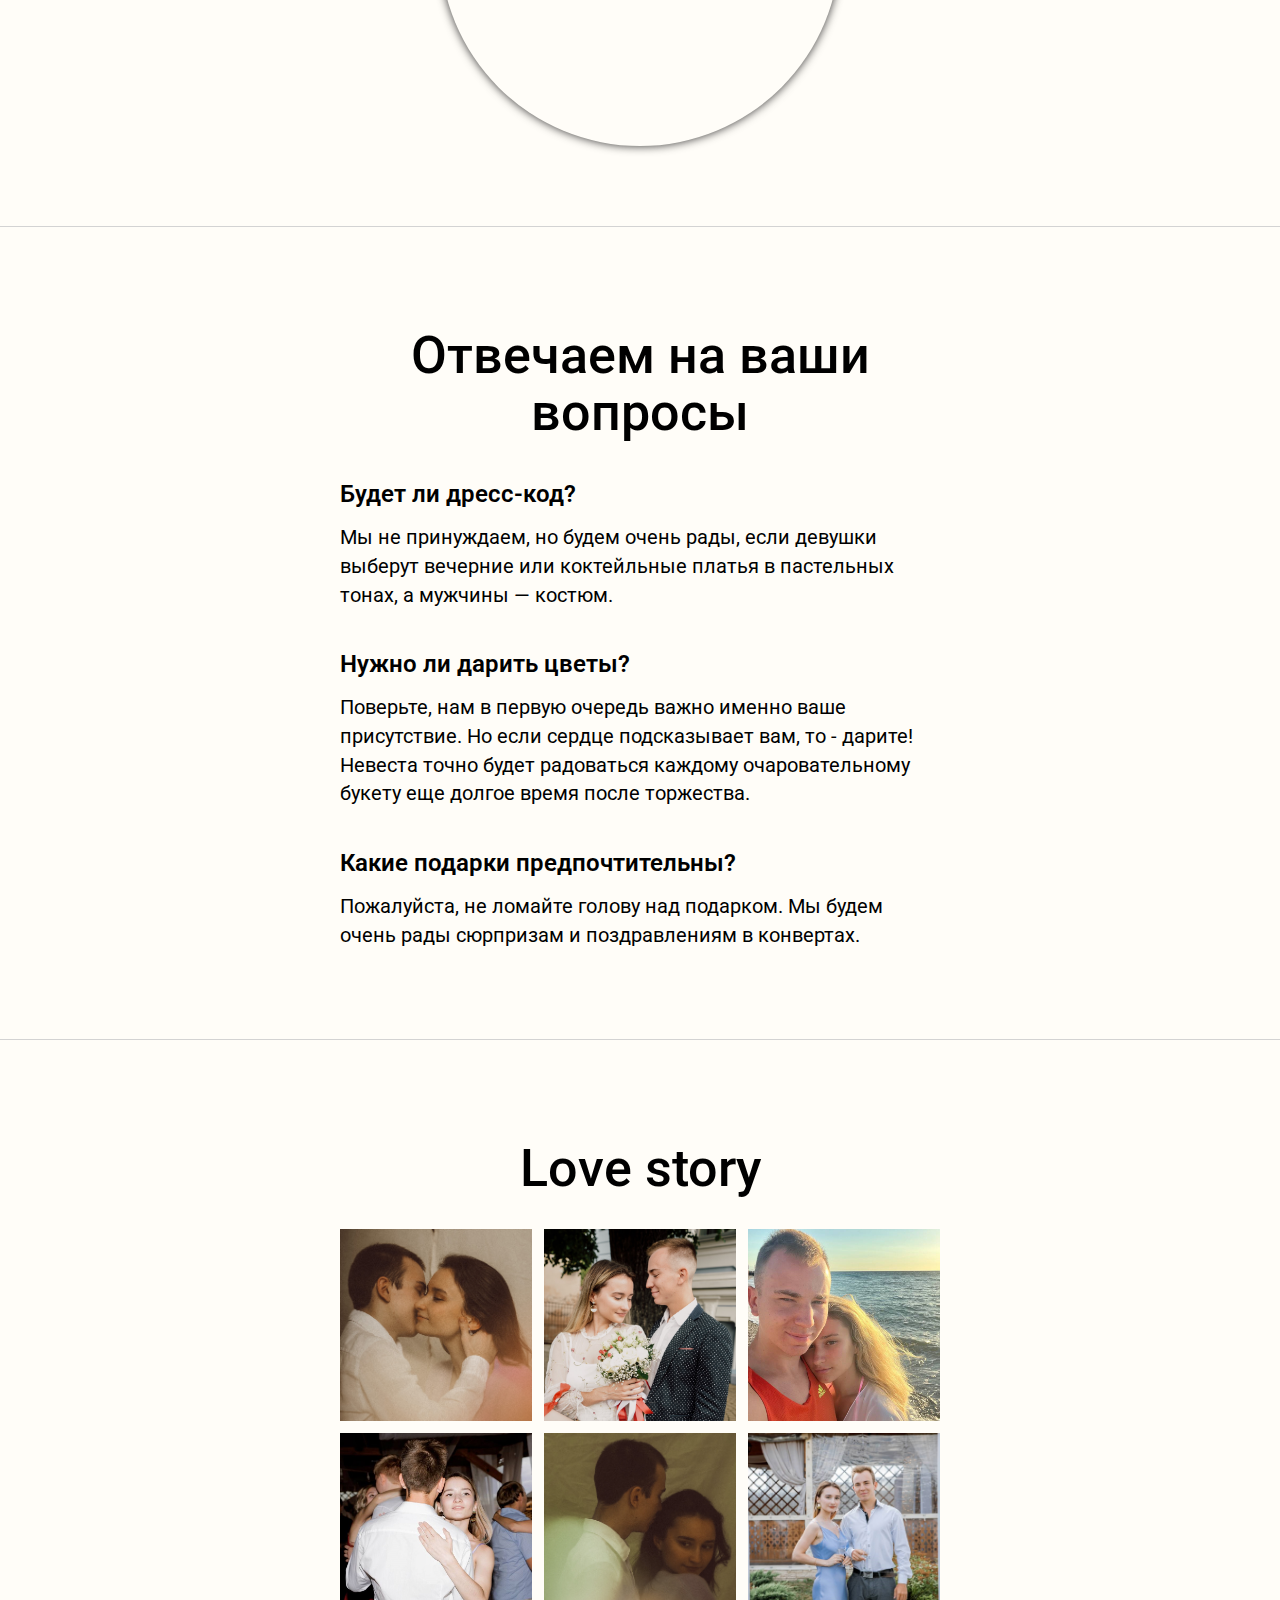
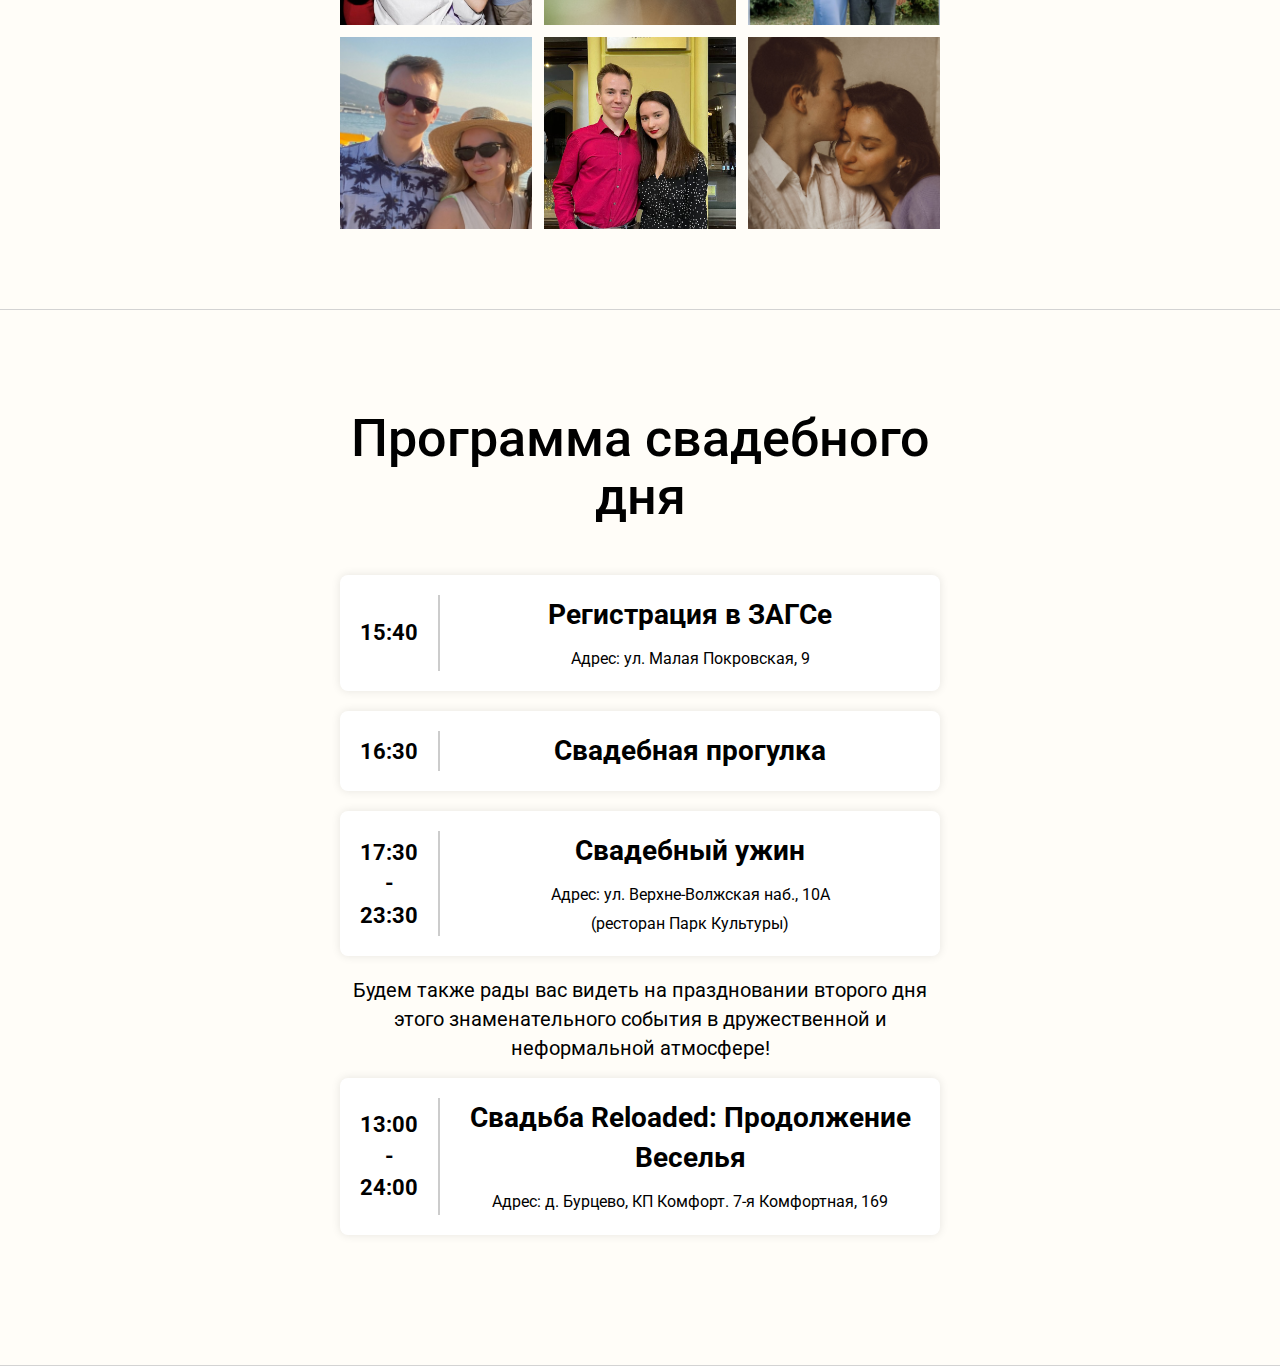
==== commit f5d3294f: "add second day, change bg" ====
--- a/index.html
+++ b/index.html
@@ -41,7 +41,7 @@
   </div>
   <div class="container__second">
       <span>
-        <span class="fs-28"><b><span class="friends">Дорогие друзья!</span></b></span><br><br>
+        <span class="fs-28"><b><span class="guests">Дорогие друзья!</span></b></span><br><br>
         Жить, любить, чувствовать. Однажды мы поняли, что нет ничего важнее этого. И что идти дальше мы хотим только
         вместе. А теперь мечтаем, чтобы день нашей свадьбы стал красивым и ярким событием на этом увлекательном пути.
         <br><br>
@@ -60,9 +60,7 @@
       <li>
         <h3>Будет ли дресс-код?</h3>
         <p>Мы не принуждаем, но будем очень рады, если девушки выберут вечерние или коктейльные платья в пастельных
-          тонах, а мужчины — костюм. Если вы еще не определились с платьем или костюмом, цвета нашего торжества помогут
-          вам сориентироваться.</p>
-        <img class="dress-code" src="assets/дресс-код.png">
+          тонах, а мужчины — костюм.
       <li>
         <h3>Нужно ли дарить цветы?</h3>
         <p>Поверьте, нам в первую очередь важно именно ваше присутствие. Но если сердце подсказывает вам, то - дарите!
@@ -82,47 +80,47 @@
     <div class="gallery">
       <div>
         <a data-fancybox="gallery" href="assets/IMG_2681.JPG">
-            <img class="img-responsive gallery_item" src="assets/IMG_2681.JPG" alt="">
+          <img class="img-responsive gallery_item" src="assets/IMG_2681.JPG" alt="">
         </a>
       </div>
       <div>
         <a data-fancybox="gallery" href="assets/DSC_9926.jpg">
-            <img class="img-responsive gallery_item" src="assets/DSC_9926.jpg" alt="">
+          <img class="img-responsive gallery_item" src="assets/DSC_9926.jpg" alt="">
         </a>
       </div>
       <div>
         <a data-fancybox="gallery" href="assets/IMG_0962.JPG">
-            <img class="img-responsive gallery_item" src="assets/IMG_0962.JPG" alt="">
+          <img class="img-responsive gallery_item" src="assets/IMG_0962.JPG" alt="">
         </a>
       </div>
       <div>
         <a data-fancybox="gallery" href="assets/IMG_6547.JPG">
-            <img class="img-responsive gallery_item" src="assets/IMG_6547.JPG" alt="">
+          <img class="img-responsive gallery_item" src="assets/IMG_6547.JPG" alt="">
         </a>
       </div>
       <div>
         <a data-fancybox="gallery" href="assets/IMG_2684.JPG">
-            <img class="img-responsive gallery_item" src="assets/IMG_2684.JPG" alt="">
+          <img class="img-responsive gallery_item" src="assets/IMG_2684.JPG" alt="">
         </a>
       </div>
       <div>
         <a data-fancybox="gallery" href="assets/IMG_6543.JPG">
-            <img class="img-responsive gallery_item" src="assets/IMG_6543.JPG" alt="">
+          <img class="img-responsive gallery_item" src="assets/IMG_6543.JPG" alt="">
         </a>
       </div>
       <div>
         <a data-fancybox="gallery" href="assets/gelen.jpg">
-            <img class="img-responsive gallery_item" src="assets/gelen.jpg" alt="">
+          <img class="img-responsive gallery_item" src="assets/gelen.jpg" alt="">
         </a>
       </div>
       <div>
         <a data-fancybox="gallery" href="assets/IMG_7890.JPG">
-            <img class="img-responsive gallery_item" src="assets/IMG_7890.JPG" alt="">
+          <img class="img-responsive gallery_item" src="assets/IMG_7890.JPG" alt="">
         </a>
       </div>
       <div>
         <a data-fancybox="gallery" href="assets/IMG_2682.JPG">
-            <img class="img-responsive gallery_item" src="assets/IMG_2682.JPG" alt="">
+          <img class="img-responsive gallery_item" src="assets/IMG_2682.JPG" alt="">
         </a>
       </div>
     </div>
@@ -153,14 +151,16 @@
         <span class="fs-16">Адрес: ул. Верхне-Волжская наб., 10А<br> (ресторан Парк Культуры)</span>
       </div>
     </div>
+    <span>Будем также рады вас видеть на праздновании второго дня этого знаменательного события в дружественной и неформальной атмосфере!</span>
+    <div class="event mt-2">
+      <div class="time">13:00<br>-<br>24:00</div>
+      <div class="content">
+        <p class="fs-28 fw-bold mb-1">Свадьба Reloaded: Продолжение Веселья</p>
+        <span class="fs-16">Адрес: д. Бурцево, КП Комфорт. 7-я Комфортная, 169</span>
+      </div>
+    </div>
   </div>
 </div>
 <div class="line"></div>
-<div class="container__third">
-  <h2 class="mb-4">ЦЕРЕМОНИЯ</h2>
-  <div>
-    <script type="text/javascript" charset="utf-8" async src="https://api-maps.yandex.ru/services/constructor/1.0/js/?um=constructor%3A61b03b187024cc3f757052e4e95b2f38f6fd155a8841e60425dee35543999204&amp;width=100%25&amp;height=720&amp;lang=ru_RU&amp;scroll=true"></script>
-  </div>
-</div>
 </body>
 </html>--- a/css/index.css
+++ b/css/index.css
@@ -4,7 +4,7 @@
     height: 100%;
     width: 100%;
     font-family: 'Roboto', sans-serif;
-    background-color: white;
+    background-color: #fffdf8;
     color: black;
 }
 
@@ -38,79 +38,103 @@
 }
 
 .d-flex {
-  display: flex;
+    display: flex;
 }
 
 .align-items-center {
-  align-items: center;
+    align-items: center;
 }
 
 .flex-column {
-  flex-direction: column;
+    flex-direction: column;
+}
+
+.ma-0 {
+    margin: 0px;
+}
+
+.ma-1 {
+    margin: 8px;
+}
+
+.ma-2 {
+    margin: 16px;
+}
+
+.ma-3 {
+    margin: 24px;
+}
+
+.ma-4 {
+    margin: 32px;
+}
+
+.ma-5 {
+    margin: 40px;
 }
 
 .mt-0 {
-  margin-top: 0px;
+    margin-top: 0px;
 }
 
 .mt-1 {
-  margin-top: 8px;
+    margin-top: 8px;
 }
 
 .mt-2 {
-  margin-top: 16px;
+    margin-top: 16px;
 }
 
 .mt-3 {
-  margin-top: 24px;
+    margin-top: 24px;
 }
 
 .mt-4 {
-  margin-top: 32px;
+    margin-top: 32px;
 }
 
 .mt-5 {
-  margin-top: 40px;
+    margin-top: 40px;
 }
 
 .mb-0 {
-  margin-bottom: 0px;
+    margin-bottom: 0px;
 }
 
 .mb-1 {
-  margin-bottom: 8px;
+    margin-bottom: 8px;
 }
 
 .mb-2 {
-  margin-bottom: 16px;
+    margin-bottom: 16px;
 }
 
 .mb-3 {
-  margin-bottom: 24px;
+    margin-bottom: 24px;
 }
 
 .mb-4 {
-  margin-bottom: 32px;
+    margin-bottom: 32px;
 }
 
 .mb-5 {
-  margin-bottom: 40px;
+    margin-bottom: 40px;
 }
 
 .justify-content-around {
-  justify-content: space-around;
+    justify-content: space-around;
 }
 
 .fw-bold {
-  font-weight: bold;
+    font-weight: bold;
 }
 
 .fs-16 {
-  font-size: 16px;
+    font-size: 16px;
 }
 
 .fs-28 {
-  font-size: 28px;
+    font-size: 28px;
 }
 
 .container__first {
@@ -130,7 +154,7 @@
     align-items: center;
     justify-content: center;
     width: 100%;
-    background-color: #fff;
+    background-color: #fffdf8;
     border-top-left-radius: 32px;
     border-top-right-radius: 32px;
     border-bottom: 1px solid lightgray;
@@ -145,7 +169,7 @@
 
 .timer__items {
     display: grid;
-    grid-template-columns: repeat(4,1fr);
+    grid-template-columns: repeat(4, 1fr);
     grid-template-rows: 1fr;
     grid-column-gap: 24px;
     width: 600px;
@@ -192,14 +216,14 @@
     margin: 0 auto;
 }
 
-.container__third{
+.container__third {
     font-size: 20px;
     text-align: center;
     padding: 80px 0px;
     margin: 0 auto;
 }
 
-.friends {
+.guests {
 
 }
 
@@ -207,7 +231,7 @@
     width: 400px;
     height: 400px;
     border-radius: 50%;
-    box-shadow: rgba(0,0,0,0.8) 0 0 10px;
+    box-shadow: rgba(0, 0, 0, 0.8) 0 0 10px;
 }
 
 .dress-code {
@@ -215,9 +239,9 @@
     margin-top: 16px;
 }
 
-.carousel{
-  max-width:480px;
-  margin:auto;
+.carousel {
+    max-width: 480px;
+    margin: auto;
 }
 
 .gallery {
@@ -325,8 +349,8 @@
         gap: 7px;
     }
 
-    .carousel{
-      max-width:100%;
-      margin:auto;
+    .carousel {
+        max-width: 100%;
+        margin: auto;
     }
 }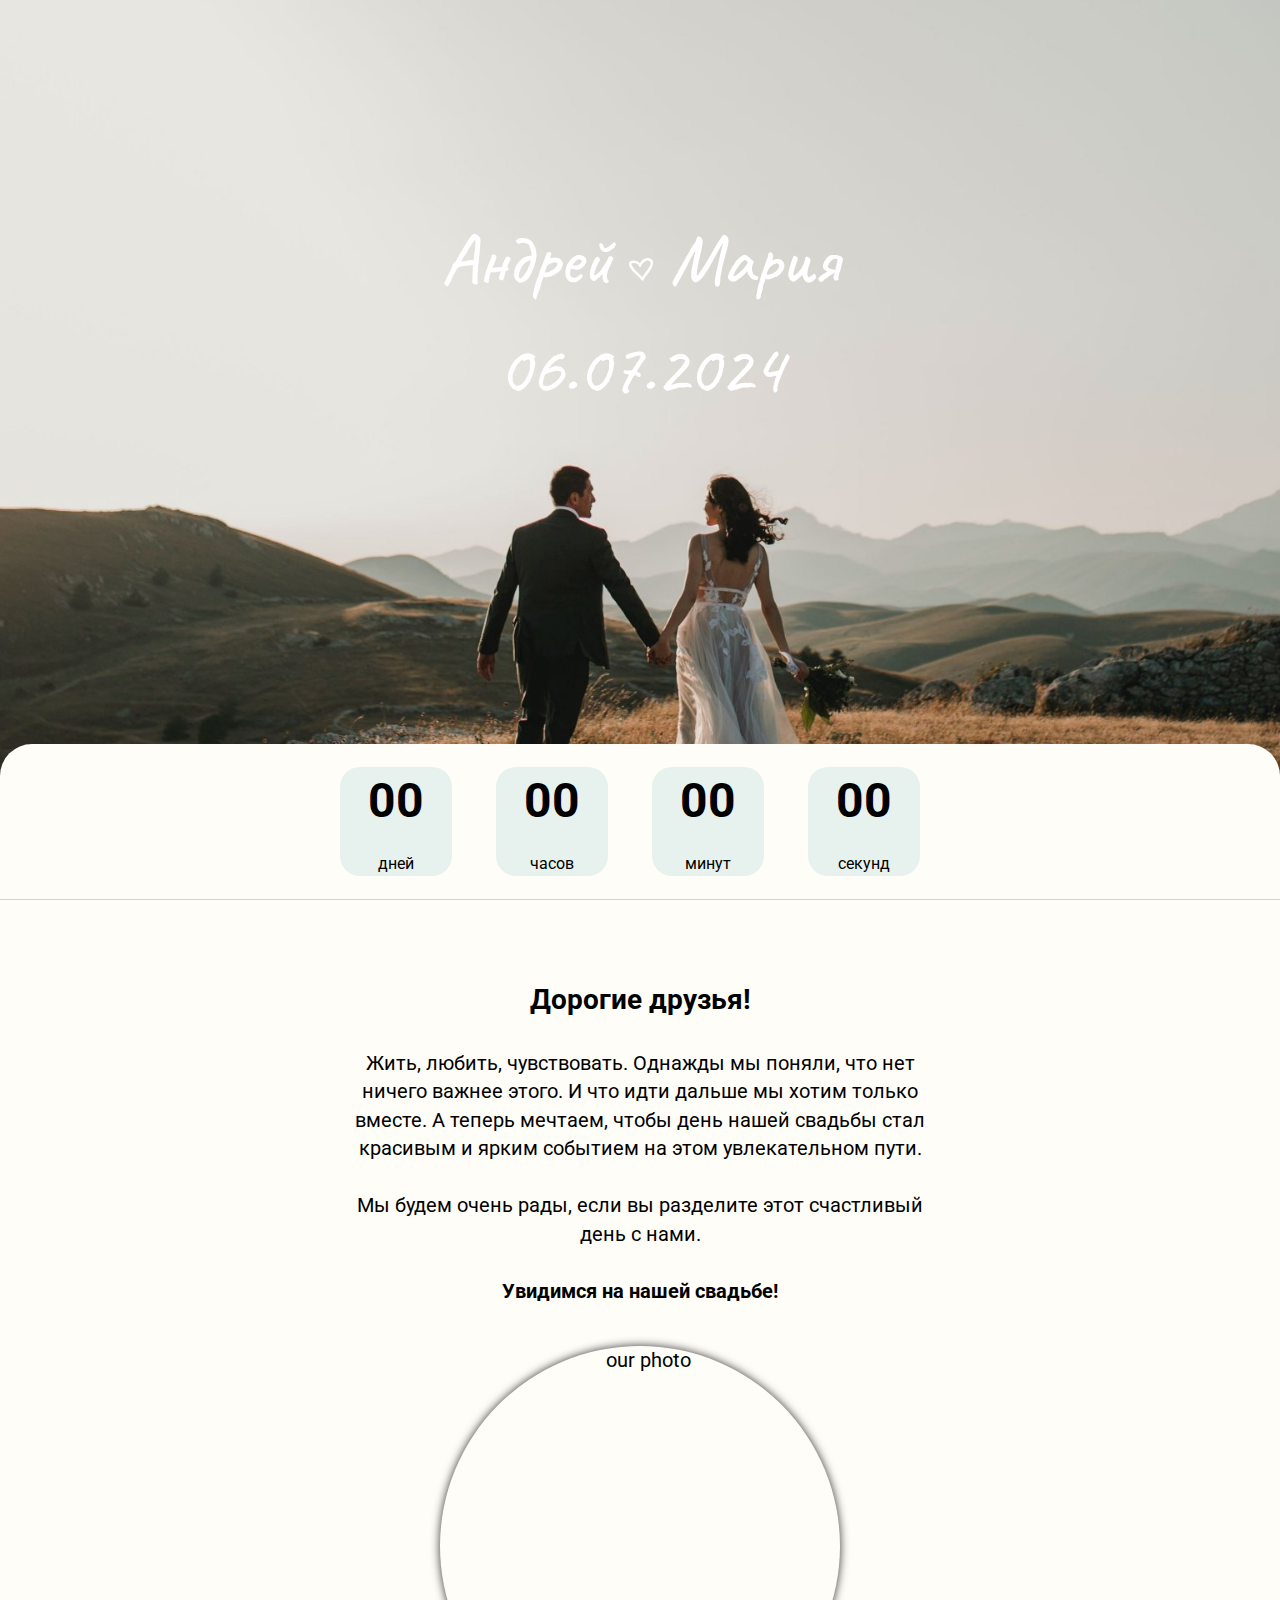
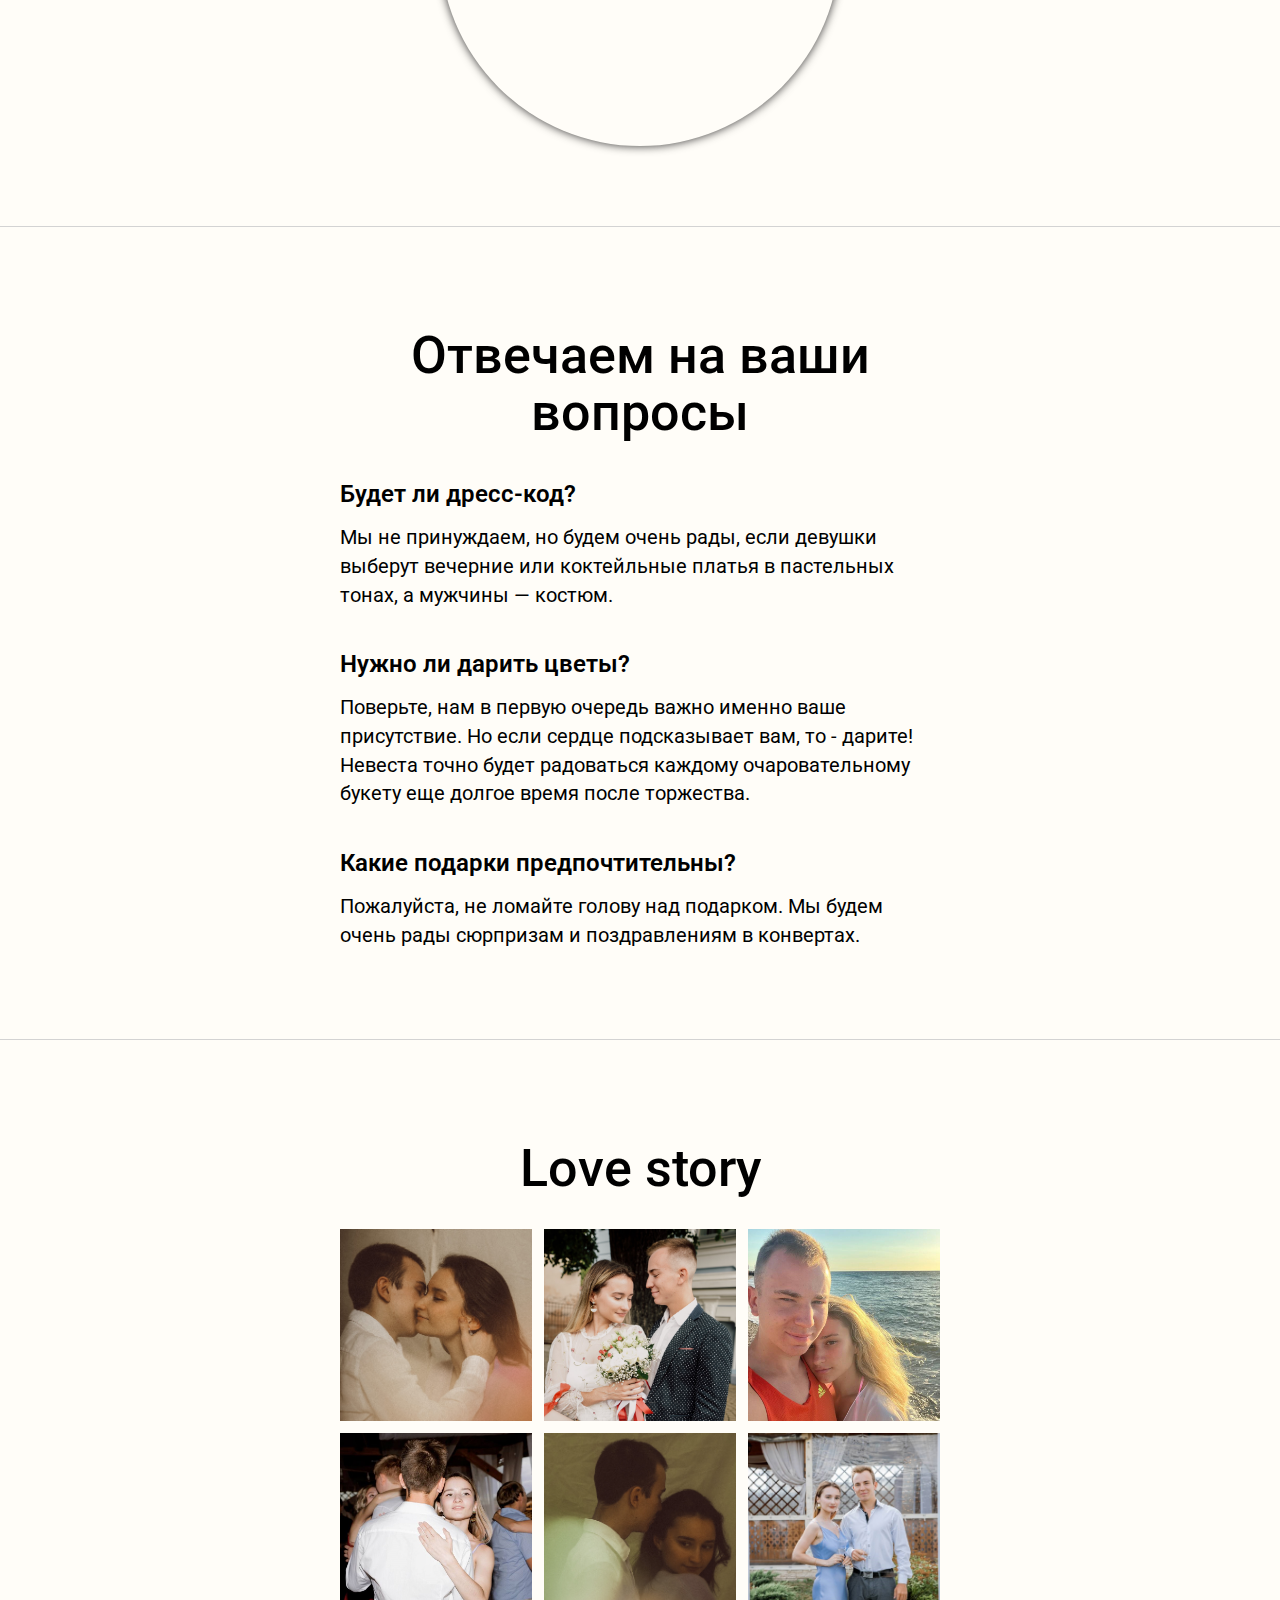
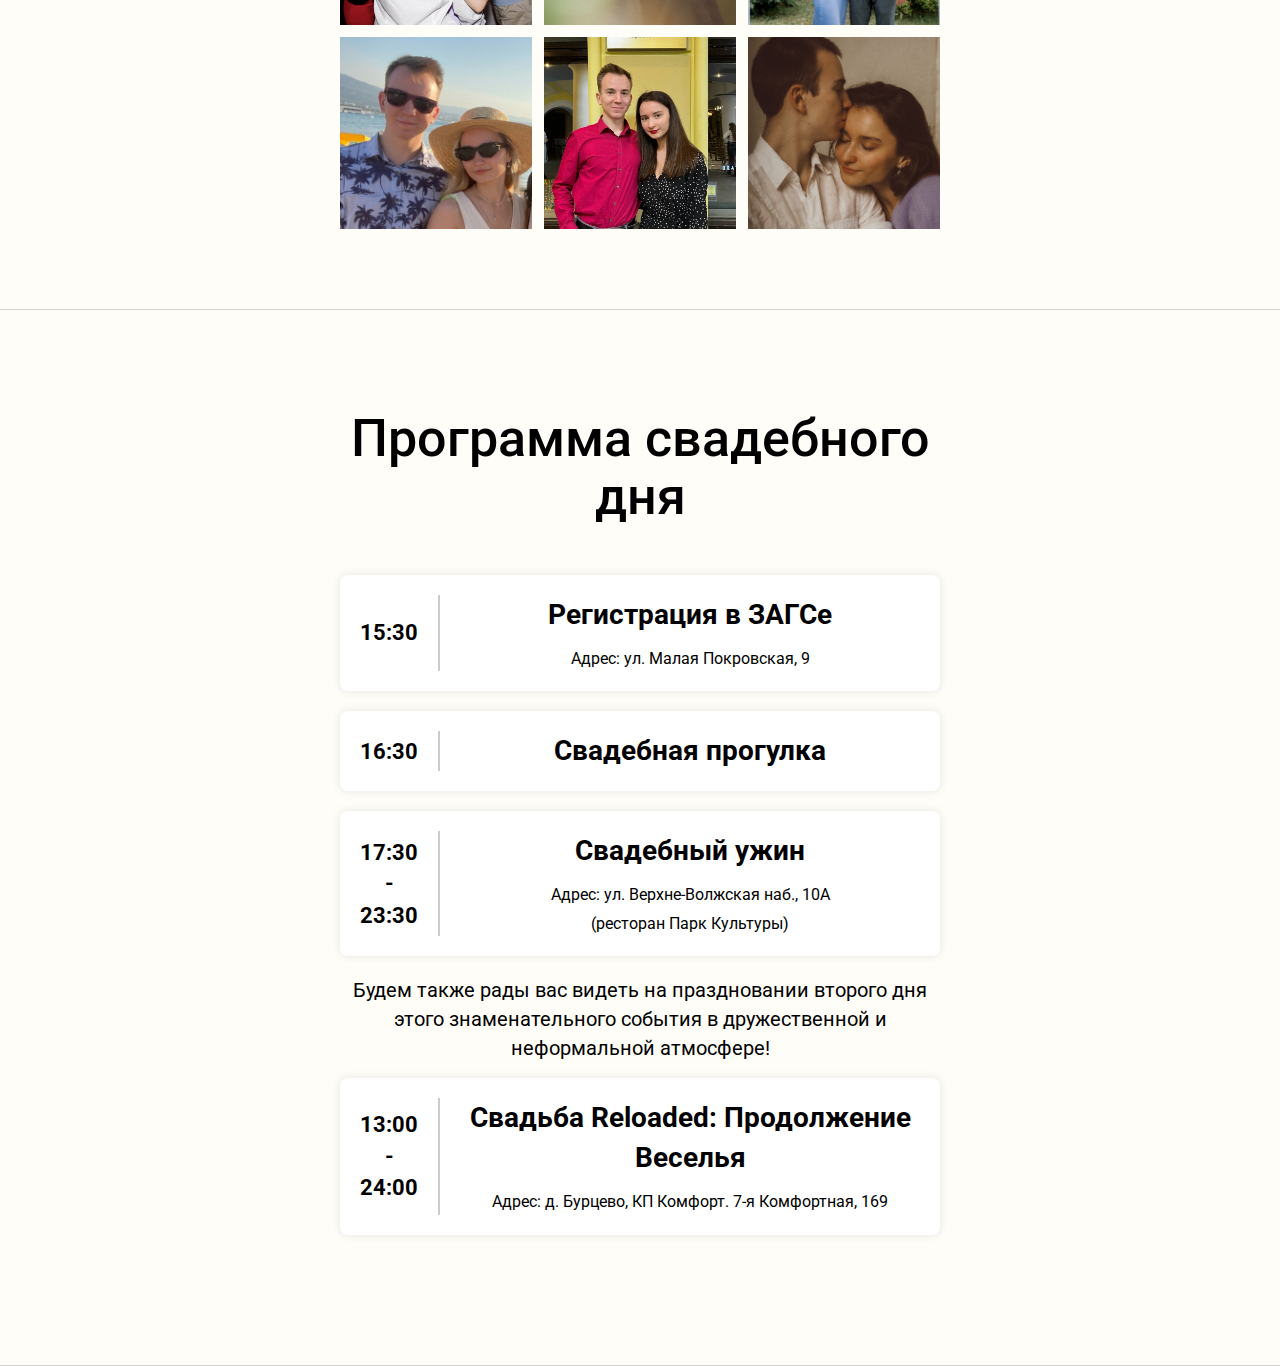
==== commit ef57d870: "fix time" ====
--- a/index.html
+++ b/index.html
@@ -132,7 +132,7 @@
   <h2 class="mb-4">Программа свадебного дня</h2>
   <div class="timeline">
     <div class="event">
-      <div class="time">15:40</div>
+      <div class="time">15:30</div>
       <div class="content">
         <p class="fs-28 fw-bold mb-1">Регистрация в ЗАГСе</p>
         <span class="fs-16">Адрес: ул. Малая Покровская, 9</span>
